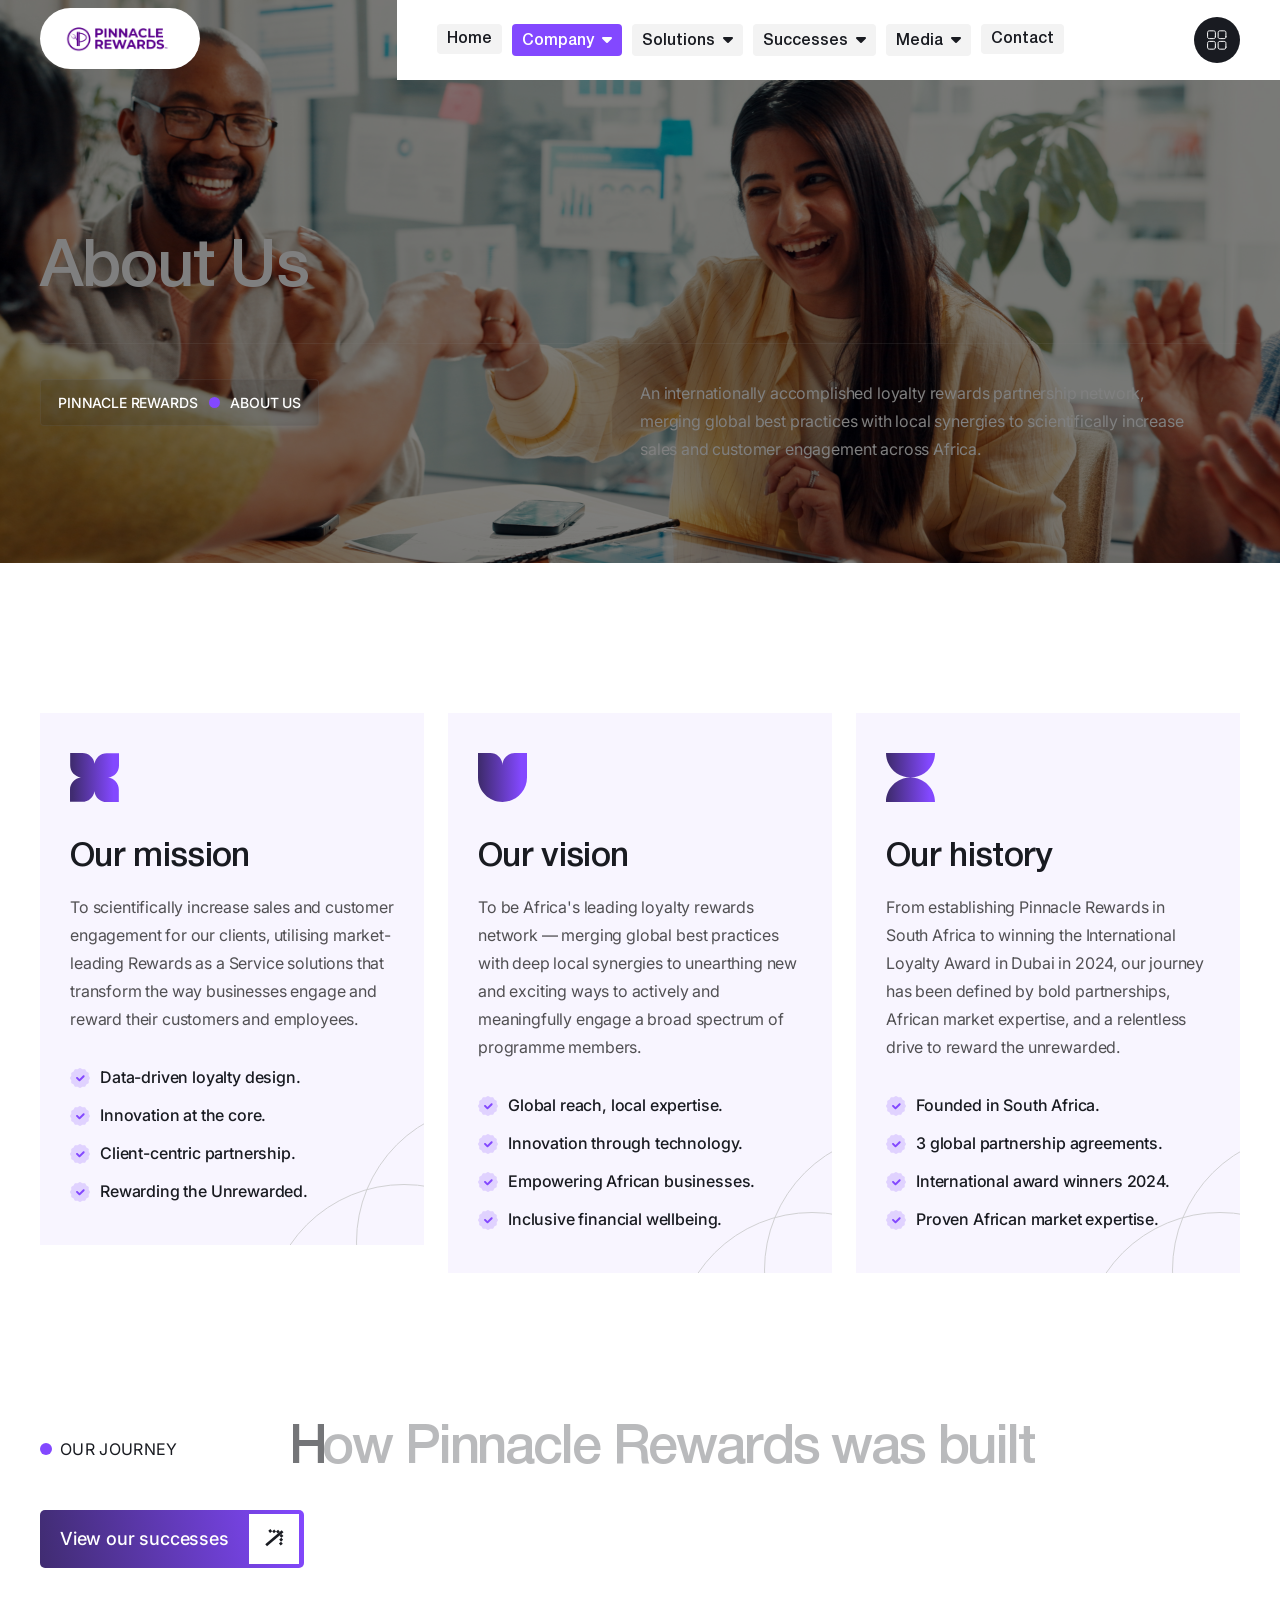
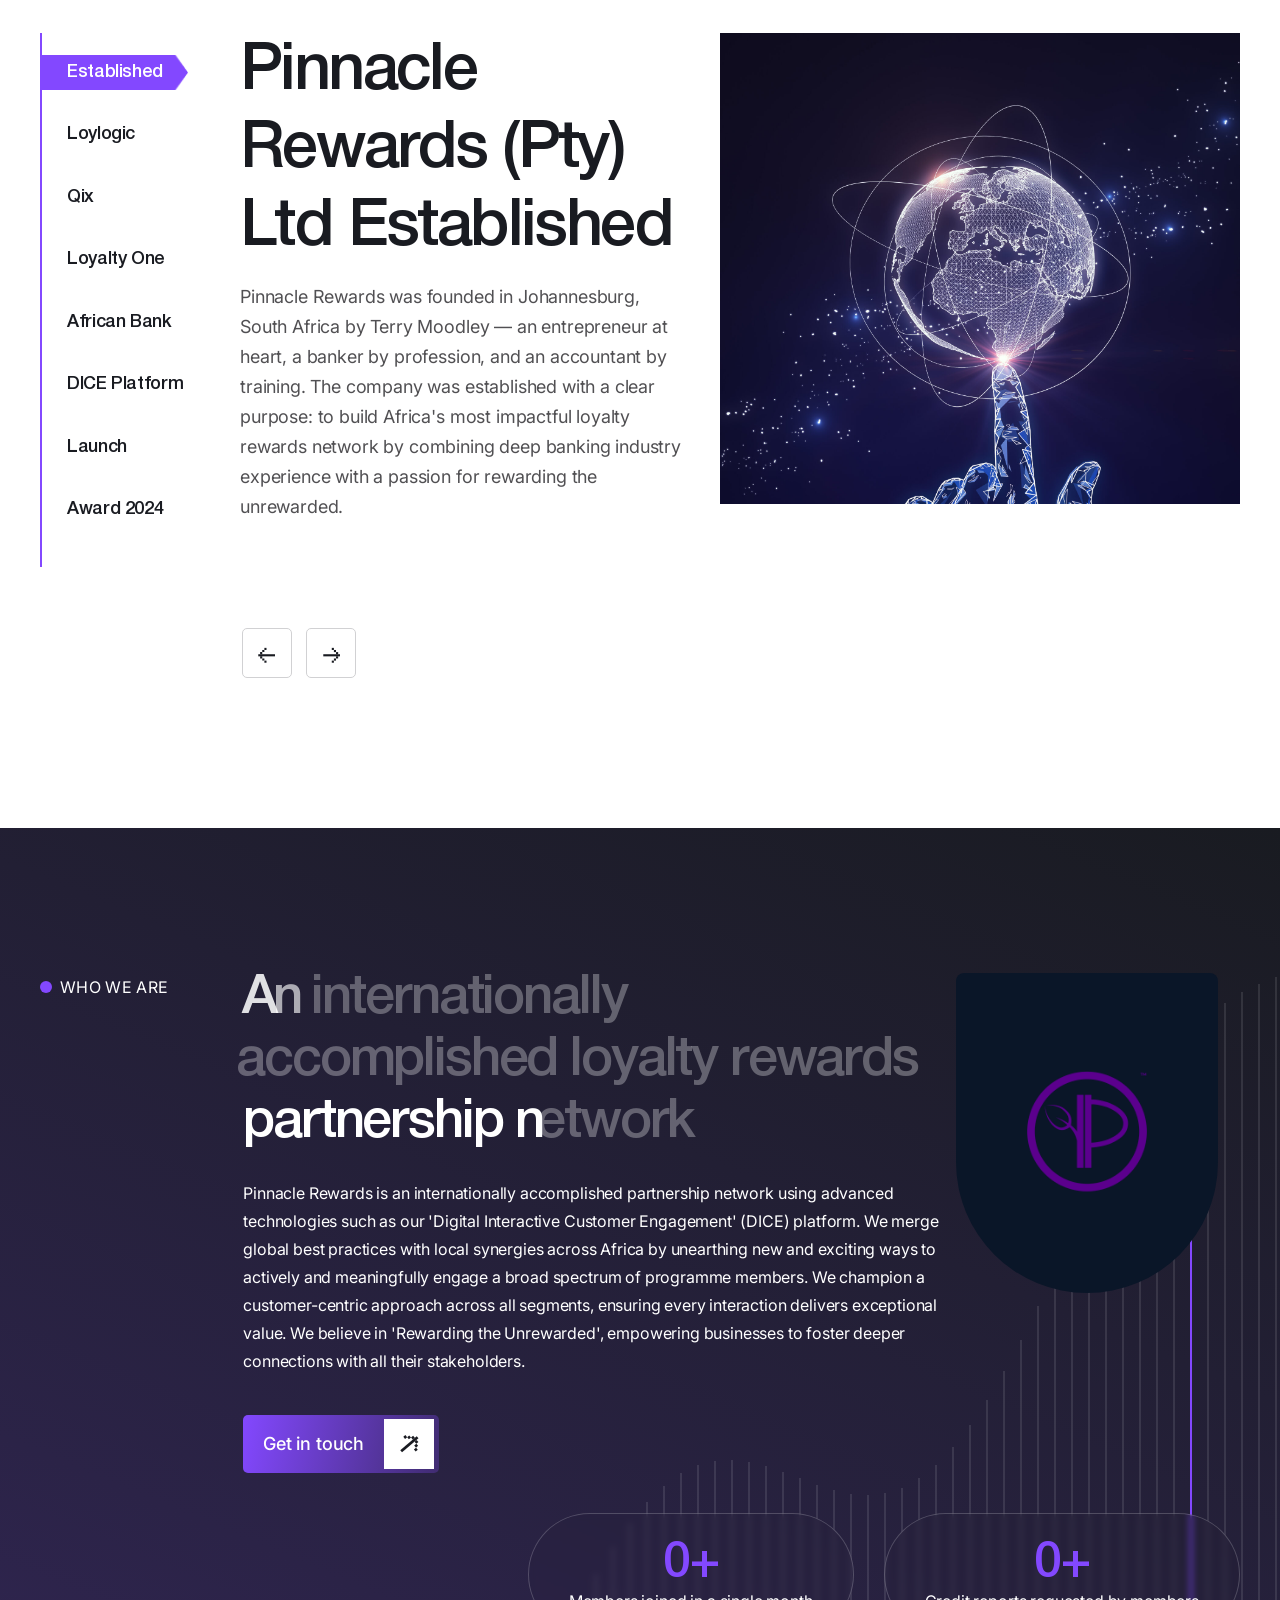
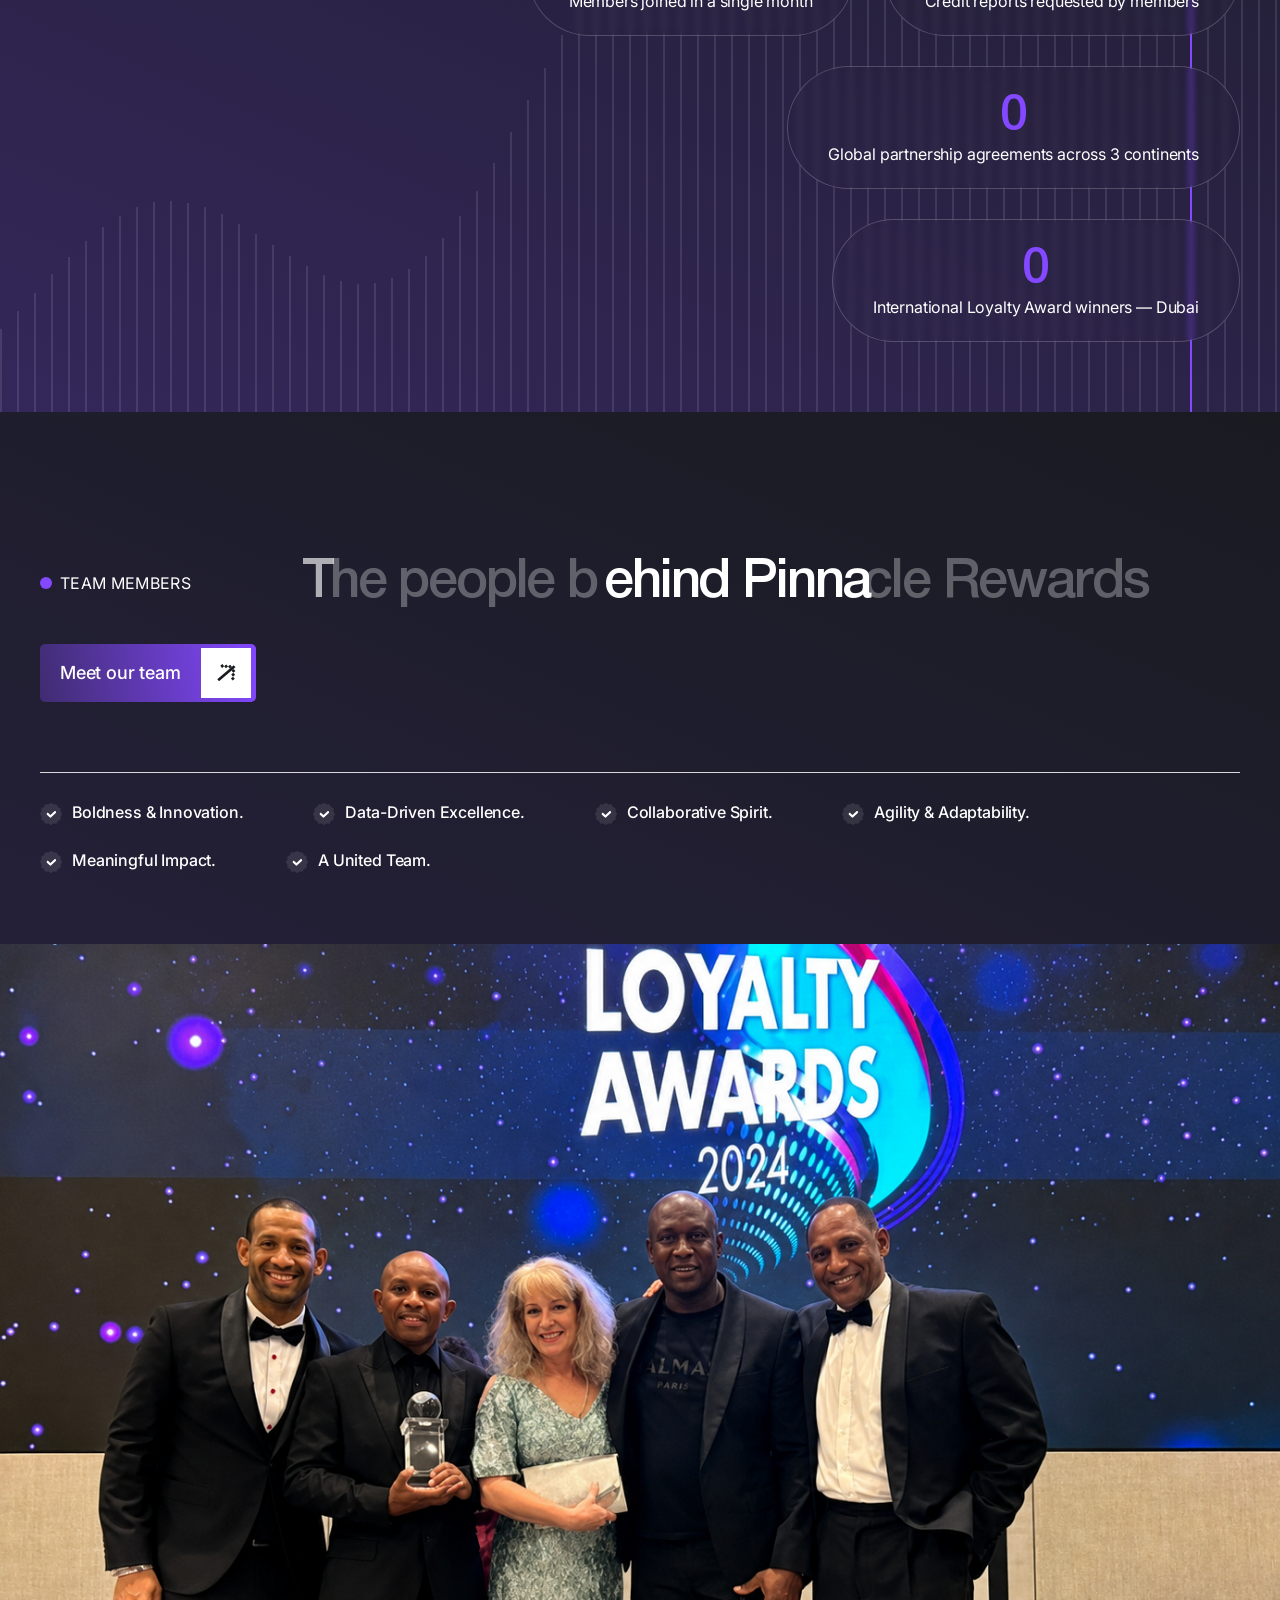
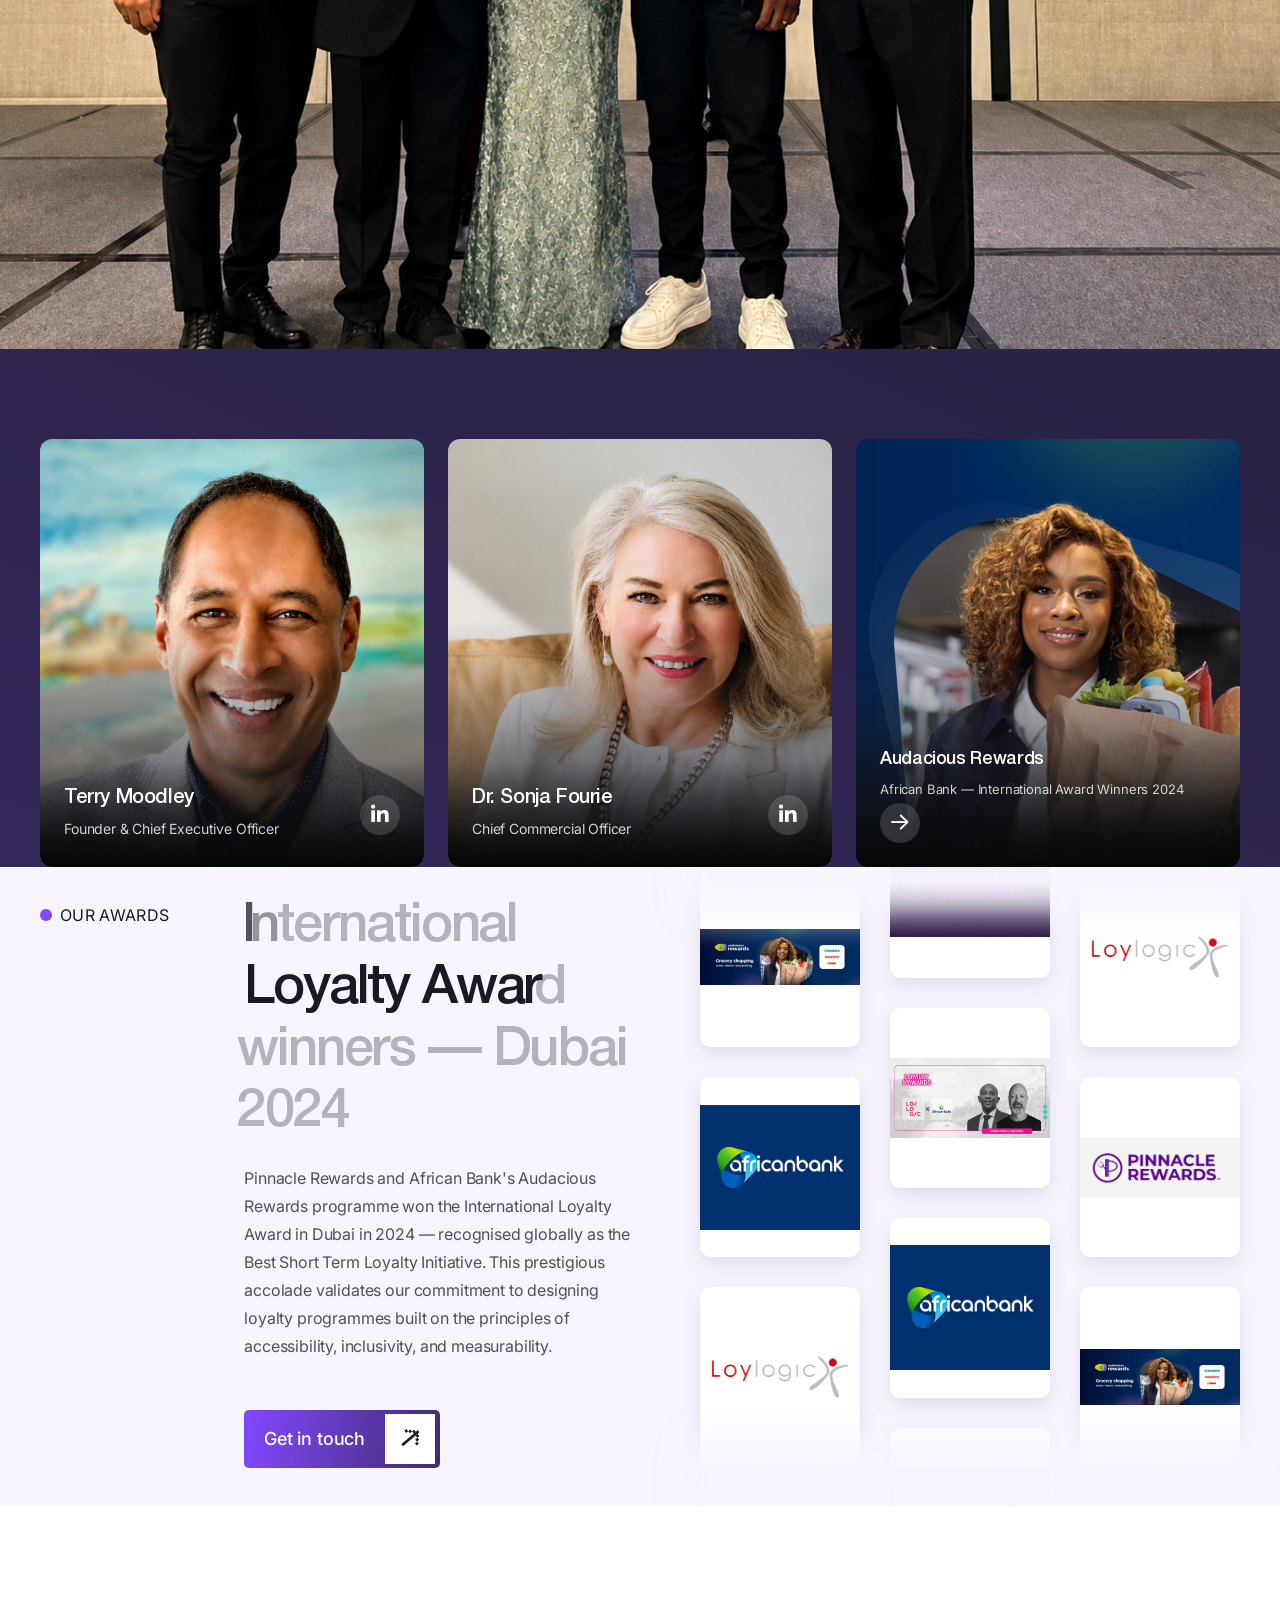
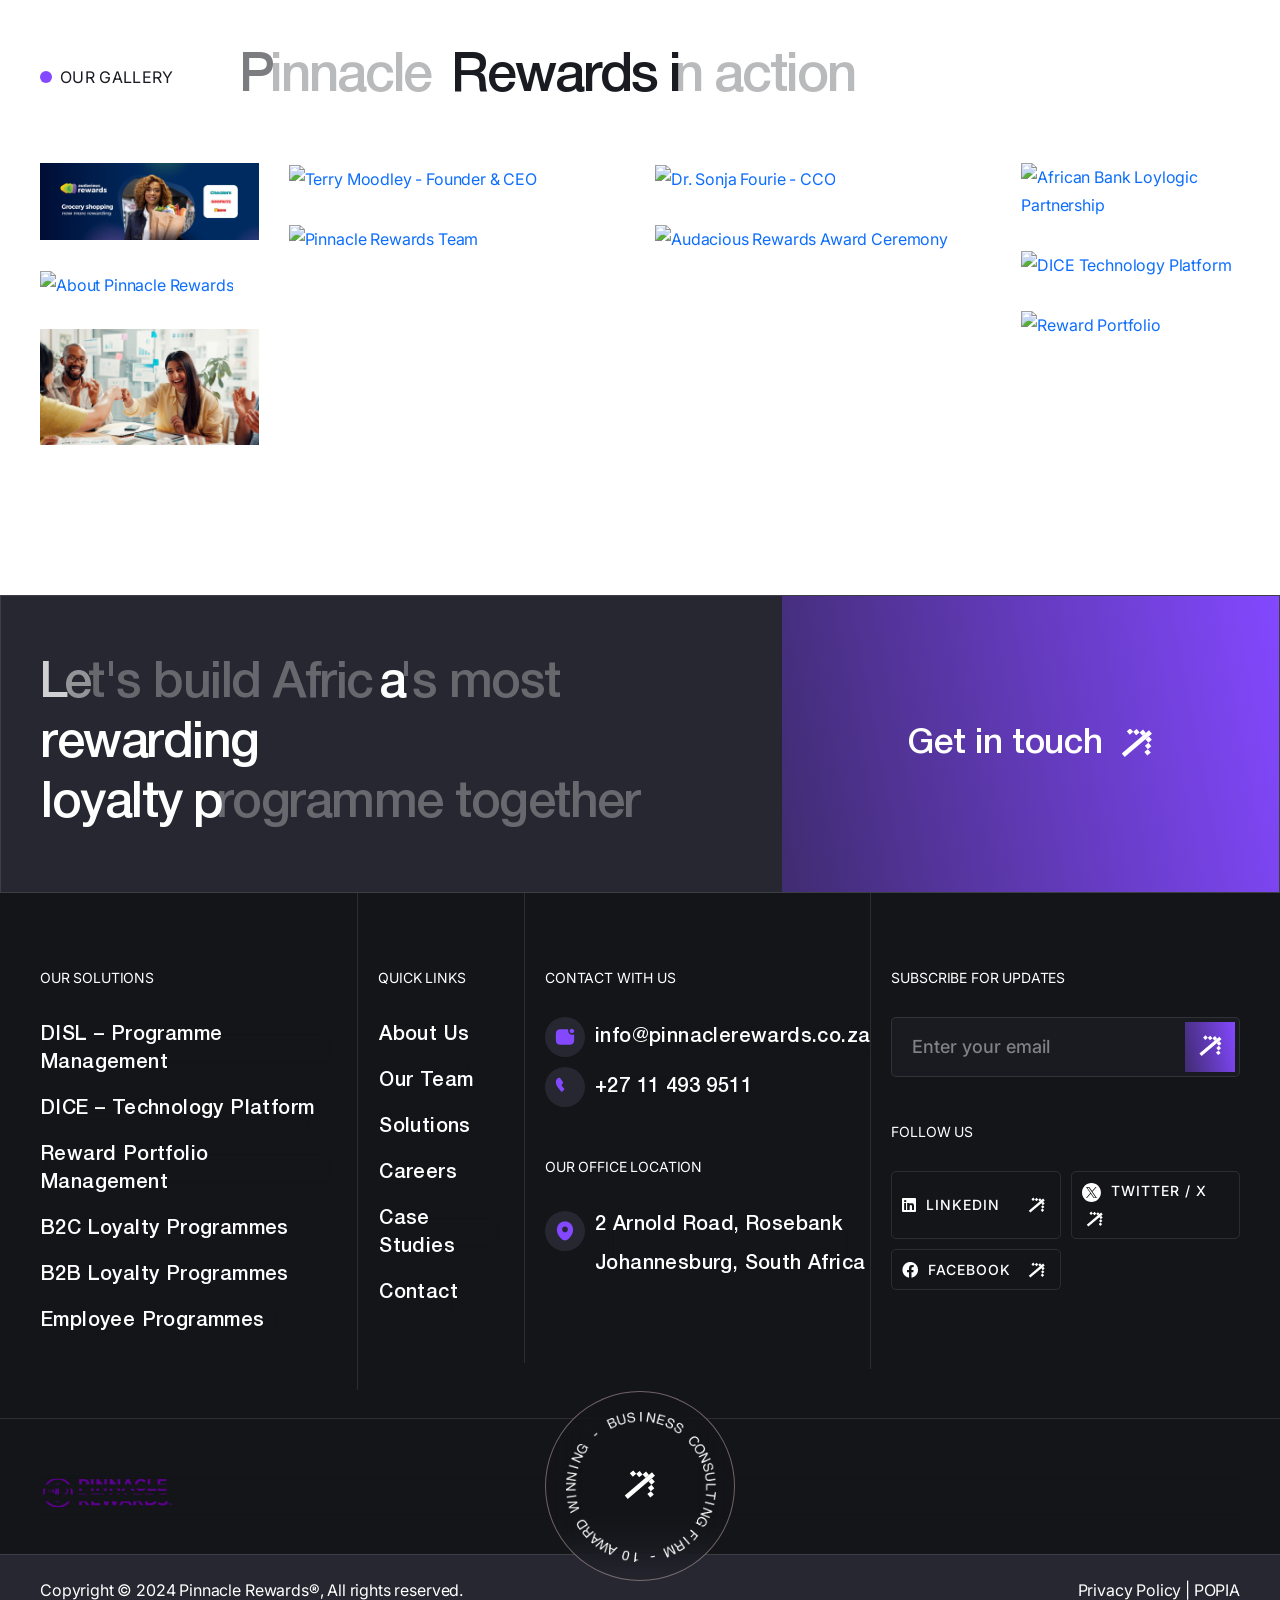
==== bizox-html-package/Bizox/about.html @ 3ee63a43 "first commit" ====
﻿<!doctype html>
<html lang="en">

<head>
    <meta charset="utf-8">
    <meta http-equiv="x-ua-compatible" content="ie=edge">
    <meta name="description" content="About Pinnacle Rewards - An internationally accomplished loyalty rewards partnership network using advanced technologies.">
    <meta name="viewport" content="width=device-width, initial-scale=1, shrink-to-fit=no">
    <title>About Us | Pinnacle Rewards</title>
    <link rel="shortcut icon" href="https://pinnaclerewards.co.za/wp-content/uploads/2022/09/cropped-PR-favicon-32x32.png" type="images/x-icon">

    <!-- css include -->
    <link rel="stylesheet" href="assets/css/bootstrap.min.css">
    <link rel="stylesheet" href="assets/css/fontawesome.css">
    <link rel="stylesheet" href="assets/css/animate.css">
    <link rel="stylesheet" href="assets/css/swiper.min.css">
    <link rel="stylesheet" href="assets/css/odometer.css">
    <link rel="stylesheet" href="assets/css/nice-select.css">
    <link rel="stylesheet" href="assets/css/custom-fonts.css">
    <link rel="stylesheet" href="assets/css/magnific-popup.css">
    <link rel="stylesheet" href="assets/css/jquery-ui.css">
    <link rel="stylesheet" href="assets/css/main.css">
</head>

<body>

<!-- backtotop-start -->
<div class="xb-backtotop">
    <a href="#" class="scroll">
        <i class="far fa-arrow-up"></i>
    </a>
</div>
<!-- backtotop-end -->

<!-- Preloader - Start -->
<div id="preloader" class="xb-loader">
    <div class="xb-loader-inner">
        <div class="loading-wave">
            <div class="loading-bar"></div>
            <div class="loading-bar"></div>
            <div class="loading-bar"></div>
            <div class="loading-bar"></div>
        </div>
    </div>
</div>
<!-- Preloader - End -->

<div class="body_wrap o-clip">

    <!-- header start -->
    <header id="xb-header-area" class="header-area header-style header-style--page header-transparent is-sticky"> 
        <div class="xb-header stricky">
            <div class="container-fluid p-0">
                <div class="header__wrap ul_li_between mlr-70">
                    <div class="xb-header-logo">
                        <a href="index.html" class="logo">                            <img src="/bizox-html-package/Bizox/assets/pinnacleassets/pinnacleLogowhite.png" style="width:110px; height:auto;" alt="Pinnacle Rewards">   

                        </a>
                    </div>
                    <div class="header__nav ul_li">
                        <div class="main-menu__wrap navbar navbar-expand-lg p-0">
                            <nav class="main-menu collapse navbar-collapse">
                                <ul>
                                    <li><a href="index.html"><span>Home</span></a></li>
                                    <li class="menu-item-has-children active">
                                        <a href="#!"><span>Company</span></a>
                                        <ul class="submenu">
                                            <li class="active"><a href="about.html"><span>About Us</span></a></li>
                                            <li><a href="team.html"><span>Our Team</span></a></li>
                                            <li><a href="career.html"><span>Careers</span></a></li>
                                        </ul>
                                    </li>
                                    <li class="menu-item-has-children">
                                        <a href="service.html"><span>Solutions</span></a>
                                        <ul class="submenu">
                                            <li><a href="service.html"><span>All Solutions</span></a></li>
                                            <li><a href="service-details.html"><span>DISL – Programme Management</span></a></li>
                                            <li><a href="service-details.html"><span>DICE – Technology</span></a></li>
                                            <li><a href="service-details.html"><span>Reward Portfolio</span></a></li>
                                        </ul>
                                    </li>
                                    <li class="menu-item-has-children">
                                        <a href="project.html"><span>Successes</span></a>
                                        <ul class="submenu">
                                            <li><a href="project.html"><span>Case Studies</span></a></li>
                                            <li><a href="project-details.html"><span>Audacious Rewards</span></a></li>
                                        </ul>
                                    </li>
                                    <li class="menu-item-has-children">
                                        <a href="blog.html"><span>Media</span></a>
                                        <ul class="submenu">
                                            <li><a href="blog.html"><span>News & Articles</span></a></li>
                                            <li><a href="blog-details.html"><span>Article Detail</span></a></li>
                                        </ul>
                                    </li>
                                    <li><a href="contact.html"><span data-text="Contact">Contact</span></a></li>
                                </ul>
                            </nav>
                        </div>
                        <div class="header-menu">
                            <a class="offcanvas-sidebar-btn" href="javascript:void(0);">
                                <svg width="28" height="28" viewBox="0 0 28 28" fill="none" xmlns="http://www.w3.org/2000/svg">
                                    <path d="M22.9167 10.81V6.64833C22.9167 5.35583 22.33 4.83333 20.8725 4.83333H17.1692C15.7117 4.83333 15.125 5.35583 15.125 6.64833V10.8008C15.125 12.1025 15.7117 12.6158 17.1692 12.6158H20.8725C22.33 12.625 22.9167 12.1025 22.9167 10.81Z" stroke="white" stroke-linecap="round" stroke-linejoin="round" />
                                    <path d="M22.9167 21.1225V17.4192C22.9167 15.9617 22.33 15.375 20.8725 15.375H17.1692C15.7117 15.375 15.125 15.9617 15.125 17.4192V21.1225C15.125 22.58 15.7117 23.1667 17.1692 23.1667H20.8725C22.33 23.1667 22.9167 22.58 22.9167 21.1225Z" stroke="white" stroke-linecap="round" stroke-linejoin="round" />
                                    <path d="M12.3752 10.81V6.64833C12.3752 5.35583 11.7885 4.83333 10.331 4.83333H6.62766C5.17016 4.83333 4.5835 5.35583 4.5835 6.64833V10.8008C4.5835 12.1025 5.17016 12.6158 6.62766 12.6158H10.331C11.7885 12.625 12.3752 12.1025 12.3752 10.81Z" stroke="white" stroke-linecap="round" stroke-linejoin="round" />
                                    <path d="M12.3752 21.1225V17.4192C12.3752 15.9617 11.7885 15.375 10.331 15.375H6.62766C5.17016 15.375 4.5835 15.9617 4.5835 17.4192V21.1225C4.5835 22.58 5.17016 23.1667 6.62766 23.1667H10.331C11.7885 23.1667 12.3752 22.58 12.3752 21.1225Z" stroke="white" stroke-linecap="round" stroke-linejoin="round" />
                                </svg>
                            </a>
                        </div>
                    </div>
                    <div class="header-bar-mobile side-menu d-lg-none">
                        <a class="xb-nav-mobile" href="javascript:void(0);">
                            <i class="far fa-bars"></i>
                        </a>
                    </div>
                </div>
                <div class="xb-header-wrap">
                    <div class="xb-header-menu">
                        <div class="xb-header-menu-scroll">
                            <div class="xb-menu-close xb-hide-xl xb-close"></div>
                            <div class="xb-logo-mobile xb-hide-xl">
                                <a href="index.html" rel="home">
                                    <img src="assets/pinnacleassets/pinnacleLogowhite.png" alt="Pinnacle Rewards" style="max-height:45px;width:auto;">
                                </a>
                            </div>
                            <div class="xb-header-mobile-search xb-hide-xl">
                                <form role="search" action="#">
                                    <input type="text" placeholder="Search..." name="s" class="search-field">
                                    <button class="search-submit" type="submit"><i class="far fa-search"></i></button>
                                </form>
                            </div>
                            <nav class="xb-header-nav">
                                <ul class="xb-menu-primary clearfix">
                                    <li class="menu-item"><a href="index.html"><span>Home</span></a></li>
                                    <li class="menu-item menu-item-has-children">
                                        <a href="#!"><span>Company</span></a>
                                        <ul class="sub-menu">
                                            <li><a href="about.html"><span>About Us</span></a></li>
                                            <li><a href="team.html"><span>Our Team</span></a></li>
                                            <li><a href="career.html"><span>Careers</span></a></li>
                                        </ul>
                                    </li>
                                    <li class="menu-item menu-item-has-children">
                                        <a href="service.html"><span>Solutions</span></a>
                                        <ul class="sub-menu">
                                            <li><a href="service.html"><span>All Solutions</span></a></li>
                                            <li><a href="service-details.html"><span>DISL – Programme Management</span></a></li>
                                            <li><a href="service-details.html"><span>DICE – Technology</span></a></li>
                                            <li><a href="service-details.html"><span>Reward Portfolio</span></a></li>
                                        </ul>
                                    </li>
                                    <li class="menu-item menu-item-has-children">
                                        <a href="project.html"><span>Successes</span></a>
                                        <ul class="sub-menu">
                                            <li><a href="project.html"><span>Case Studies</span></a></li>
                                            <li><a href="project-details.html"><span>Audacious Rewards</span></a></li>
                                        </ul>
                                    </li>
                                    <li class="menu-item menu-item-has-children">
                                        <a href="blog.html"><span>Media</span></a>
                                        <ul class="sub-menu">
                                            <li><a href="blog.html"><span>News & Articles</span></a></li>
                                            <li><a href="blog-details.html"><span>Article Detail</span></a></li>
                                        </ul>
                                    </li>
                                    <li><a href="contact.html"><span>Contact</span></a></li>
                                </ul>
                            </nav>
                        </div>
                    </div>
                    <div class="xb-header-menu-backdrop"></div>
                </div>
            </div>
        </div>
    </header>
    <!-- header end -->

    <!-- sidebar-info start -->
    <div class="offcanvas-sidebar">
        <div class="sidebar-menu-close sidebar-item">
            <a class="xb-close" href="javascript:void(0);"></a>
        </div>
        <div class="row g-0 align-items-center">
            <div class="col-lg-4">
                <div class="sidebar-item-left">
                    <div class="sidebar-logo mb-90">
                        <a href="index.html">
                            <img src="assets/pinnacleassets/pinnacleLogowhite.png" alt="Pinnacle Rewards" style="max-height:60px;width:auto;">
                        </a>
                    </div>
                    <h2 class="sidebar-title">Rewarding the Unrewarded — Across Africa and Beyond</h2>
                    <div class="dm-hero_content">
                        <div class="xb-item--inner">
                            <a class="xb-item--btn" href="contact.html">
                                <div class="xb-item--btn_inner">
                                    Book a discovery call
                                    <span class="xb-video">
                                        <video loop="" muted="" playsinline="" autoplay="" poster="assets/img/about/video-img.jpg">
                                            <source src="assets/img/hero/hero-video.mp4">
                                        </video>
                                    </span>
                                </div>
                            </a>
                        </div>
                    </div>
                    <div class="sidebar_brand">
                        <p class="xb-content">[ Trusted by leading organisations across Africa. ]</p>
                        <ul class="xb-logo-list ul_li list-unstyled">
                            <li><img src="assets/pinnacleassets/africanbanklogo.jpg" alt="African Bank" style="max-height:40px;width:auto;"></li>
                            <li><img src="assets/pinnacleassets/loylogicLogo.jpg" alt="Loylogic" style="max-height:40px;width:auto;"></li>
                        </ul>
                    </div>
                </div>
            </div>
            <div class="col-lg-4">
                <div class="sidebar-item-middle text-end">
                    <div class="img">
                        <img src="assets/pinnacleassets/pinnacle-ci-01.png" alt="Pinnacle Rewards Team">
                    </div>
                </div>
            </div>
            <div class="col-lg-4">
                <div class="sidebar-item-right">
                    <div class="sidebar-contact-info mb-90">
                        <h4 class="sidebar-heading">Contact Information</h4>
                        <ul class="sidebar-info-list list-unstyled">
                            <li><span><img src="assets/img/icon/star-icon02.svg" alt="icon"></span>62 Trump Street West, Johannesburg, South Africa</li>
                            <li><a href="tel:+27114939511"><span><img src="assets/img/icon/star-icon02.svg" alt="icon"></span>+27 11 493 9511</a></li>
                            <li><a href="mailto:info@pinnaclerewards.co.za"><span><img src="assets/img/icon/star-icon02.svg" alt="icon"></span>info@pinnaclerewards.co.za</a></li>
                        </ul>
                    </div>
                    <div class="sidebar-newsletter">
                        <h4 class="sidebar-heading">Get Regular Updates</h4>
                        <form class="sidebar-newsletter-from" action="#">
                            <input type="text" placeholder="your@email.com">
                            <button type="submit"><i class="fas fa-paper-plane"></i></button>
                        </form>
                        <ul class="sidebar-social-list ul_li list-unstyled">
                            <li><a href="#!">LinkedIn</a></li>
                            <li><a href="#!">X</a></li>
                            <li><a href="#!">Facebook</a></li>
                        </ul>
                    </div>
                </div>
            </div>
        </div>
    </div>
    <!-- sidebar-info end -->

    <div class="body-overlay"></div>
        
    <!-- main area start -->
    <main>
        <!-- breadcrumb start -->
        <section class="breadcrumb bg_img" data-background="/bizox-html-package/Bizox/assets/pinnacleassets/home7.jpg" data-overlay="dark" data-opacity="5">
            <div class="container-fluid p-0">
                <div class="breadcrumb__content mlr-70">
                    <h2 class="breadcrumb__title">About Us</h2>
                    <div class="breadcrumb__holder">
                        <div class="row g-0 mt-none-20">
                            <div class="col-xl-6 col-lg-5 mt-20">
                                <ul class="breadcrumb__list clearfix">
                                    <li class="breadcrumb-item">
                                        <a href="index.html">Pinnacle Rewards</a>
                                    </li>
                                    <li class="breadcrumb-item">About Us</li>
                                </ul>
                            </div>
                            <div class="col-xl-6 col-lg-7 mt-20">
                                <p class="breadcrumb__text">An internationally accomplished loyalty rewards partnership network, merging global best practices with local synergies to scientifically increase sales and customer engagement across Africa.</p>
                            </div>
                        </div>
                    </div>
                </div>
            </div>
        </section>
        <!-- breadcrumb end -->

        <!-- feature start -->
        <section class="feature pt-150">
            <div class="container-fluid p-0">
                <div class="xb-feature-wrapper mlr-70">
                    <div class="row mt-none-30">
                        <div class="col-lg-4 col-md-6 mt-30">
                            <div class="ab-feature-item wow fadeInUp" data-wow-delay="0ms" data-wow-duration="600ms">
                                <div class="xb-item--icon">
                                    <img src="assets/img/icon/fea-icon01.svg" alt="icon">
                                </div>
                                <h3 class="xb-item--title">Our mission</h3>
                                <p class="xb-item--content">To scientifically increase sales and customer engagement for our clients, utilising market-leading Rewards as a Service solutions that transform the way businesses engage and reward their customers and employees.</p>
                                <ul class="xb-item--list list-unstyled">
                                    <li>
                                        <span>
                                            <svg width="20" height="20" viewBox="0 0 20 20" fill="none" xmlns="http://www.w3.org/2000/svg">
                                            <path opacity="0.2" d="M20 10C20 10.8533 18.9517 11.5567 18.7417 12.3433C18.525 13.1567 19.0733 14.29 18.6617 15.0017C18.2433 15.725 16.985 15.8117 16.3983 16.3983C15.8117 16.985 15.725 18.2433 15.0017 18.6617C14.29 19.0733 13.1567 18.525 12.3433 18.7417C11.5567 18.9517 10.8533 20 10 20C9.14667 20 8.44333 18.9517 7.65667 18.7417C6.84333 18.525 5.71 19.0733 4.99833 18.6617C4.275 18.2433 4.18833 16.985 3.60167 16.3983C3.015 15.8117 1.75667 15.725 1.33833 15.0017C0.926667 14.29 1.475 13.1567 1.25833 12.3433C1.04833 11.5567 0 10.8533 0 10C0 9.14667 1.04833 8.44333 1.25833 7.65667C1.475 6.84333 0.926667 5.71 1.33833 4.99833C1.75667 4.275 3.015 4.18833 3.60167 3.60167C4.18833 3.015 4.275 1.75667 4.99833 1.33833C5.71 0.926667 6.84333 1.475 7.65667 1.25833C8.44333 1.04833 9.14667 0 10 0C10.8533 0 11.5567 1.04833 12.3433 1.25833C13.1567 1.475 14.29 0.926667 15.0017 1.33833C15.725 1.75667 15.8117 3.015 16.3983 3.60167C16.985 4.18833 18.2433 4.275 18.6617 4.99833C19.0733 5.71 18.525 6.84333 18.7417 7.65667C18.9517 8.44333 20 9.14667 20 10Z" fill="#8348FF" />
                                            <path d="M12.9629 7.6173L9.49898 10.9817L7.70331 9.2391C7.31355 8.86053 6.68112 8.86053 6.29135 9.2391C5.90158 9.61767 5.90158 10.2319 6.29135 10.6105L8.81044 13.0572C9.18959 13.4254 9.80534 13.4254 10.1845 13.0572L14.3734 8.98869C14.7631 8.61012 14.7631 7.99587 14.3734 7.6173C13.9836 7.23873 13.3527 7.23873 12.9629 7.6173Z" fill="#8348FF" />
                                            </svg>
                                        </span>
                                        Data-driven loyalty design.
                                    </li>
                                    <li>
                                        <span>
                                            <svg width="20" height="20" viewBox="0 0 20 20" fill="none" xmlns="http://www.w3.org/2000/svg">
                                            <path opacity="0.2" d="M20 10C20 10.8533 18.9517 11.5567 18.7417 12.3433C18.525 13.1567 19.0733 14.29 18.6617 15.0017C18.2433 15.725 16.985 15.8117 16.3983 16.3983C15.8117 16.985 15.725 18.2433 15.0017 18.6617C14.29 19.0733 13.1567 18.525 12.3433 18.7417C11.5567 18.9517 10.8533 20 10 20C9.14667 20 8.44333 18.9517 7.65667 18.7417C6.84333 18.525 5.71 19.0733 4.99833 18.6617C4.275 18.2433 4.18833 16.985 3.60167 16.3983C3.015 15.8117 1.75667 15.725 1.33833 15.0017C0.926667 14.29 1.475 13.1567 1.25833 12.3433C1.04833 11.5567 0 10.8533 0 10C0 9.14667 1.04833 8.44333 1.25833 7.65667C1.475 6.84333 0.926667 5.71 1.33833 4.99833C1.75667 4.275 3.015 4.18833 3.60167 3.60167C4.18833 3.015 4.275 1.75667 4.99833 1.33833C5.71 0.926667 6.84333 1.475 7.65667 1.25833C8.44333 1.04833 9.14667 0 10 0C10.8533 0 11.5567 1.04833 12.3433 1.25833C13.1567 1.475 14.29 0.926667 15.0017 1.33833C15.725 1.75667 15.8117 3.015 16.3983 3.60167C16.985 4.18833 18.2433 4.275 18.6617 4.99833C19.0733 5.71 18.525 6.84333 18.7417 7.65667C18.9517 8.44333 20 9.14667 20 10Z" fill="#8348FF" />
                                            <path d="M12.9629 7.6173L9.49898 10.9817L7.70331 9.2391C7.31355 8.86053 6.68112 8.86053 6.29135 9.2391C5.90158 9.61767 5.90158 10.2319 6.29135 10.6105L8.81044 13.0572C9.18959 13.4254 9.80534 13.4254 10.1845 13.0572L14.3734 8.98869C14.7631 8.61012 14.7631 7.99587 14.3734 7.6173C13.9836 7.23873 13.3527 7.23873 12.9629 7.6173Z" fill="#8348FF" />
                                            </svg>
                                        </span>
                                        Innovation at the core.
                                    </li>
                                    <li>
                                        <span>
                                            <svg width="20" height="20" viewBox="0 0 20 20" fill="none" xmlns="http://www.w3.org/2000/svg">
                                            <path opacity="0.2" d="M20 10C20 10.8533 18.9517 11.5567 18.7417 12.3433C18.525 13.1567 19.0733 14.29 18.6617 15.0017C18.2433 15.725 16.985 15.8117 16.3983 16.3983C15.8117 16.985 15.725 18.2433 15.0017 18.6617C14.29 19.0733 13.1567 18.525 12.3433 18.7417C11.5567 18.9517 10.8533 20 10 20C9.14667 20 8.44333 18.9517 7.65667 18.7417C6.84333 18.525 5.71 19.0733 4.99833 18.6617C4.275 18.2433 4.18833 16.985 3.60167 16.3983C3.015 15.8117 1.75667 15.725 1.33833 15.0017C0.926667 14.29 1.475 13.1567 1.25833 12.3433C1.04833 11.5567 0 10.8533 0 10C0 9.14667 1.04833 8.44333 1.25833 7.65667C1.475 6.84333 0.926667 5.71 1.33833 4.99833C1.75667 4.275 3.015 4.18833 3.60167 3.60167C4.18833 3.015 4.275 1.75667 4.99833 1.33833C5.71 0.926667 6.84333 1.475 7.65667 1.25833C8.44333 1.04833 9.14667 0 10 0C10.8533 0 11.5567 1.04833 12.3433 1.25833C13.1567 1.475 14.29 0.926667 15.0017 1.33833C15.725 1.75667 15.8117 3.015 16.3983 3.60167C16.985 4.18833 18.2433 4.275 18.6617 4.99833C19.0733 5.71 18.525 6.84333 18.7417 7.65667C18.9517 8.44333 20 9.14667 20 10Z" fill="#8348FF" />
                                            <path d="M12.9629 7.6173L9.49898 10.9817L7.70331 9.2391C7.31355 8.86053 6.68112 8.86053 6.29135 9.2391C5.90158 9.61767 5.90158 10.2319 6.29135 10.6105L8.81044 13.0572C9.18959 13.4254 9.80534 13.4254 10.1845 13.0572L14.3734 8.98869C14.7631 8.61012 14.7631 7.99587 14.3734 7.6173C13.9836 7.23873 13.3527 7.23873 12.9629 7.6173Z" fill="#8348FF" />
                                            </svg>
                                        </span>
                                        Client-centric partnership.
                                    </li>
                                    <li>
                                        <span>
                                            <svg width="20" height="20" viewBox="0 0 20 20" fill="none" xmlns="http://www.w3.org/2000/svg">
                                            <path opacity="0.2" d="M20 10C20 10.8533 18.9517 11.5567 18.7417 12.3433C18.525 13.1567 19.0733 14.29 18.6617 15.0017C18.2433 15.725 16.985 15.8117 16.3983 16.3983C15.8117 16.985 15.725 18.2433 15.0017 18.6617C14.29 19.0733 13.1567 18.525 12.3433 18.7417C11.5567 18.9517 10.8533 20 10 20C9.14667 20 8.44333 18.9517 7.65667 18.7417C6.84333 18.525 5.71 19.0733 4.99833 18.6617C4.275 18.2433 4.18833 16.985 3.60167 16.3983C3.015 15.8117 1.75667 15.725 1.33833 15.0017C0.926667 14.29 1.475 13.1567 1.25833 12.3433C1.04833 11.5567 0 10.8533 0 10C0 9.14667 1.04833 8.44333 1.25833 7.65667C1.475 6.84333 0.926667 5.71 1.33833 4.99833C1.75667 4.275 3.015 4.18833 3.60167 3.60167C4.18833 3.015 4.275 1.75667 4.99833 1.33833C5.71 0.926667 6.84333 1.475 7.65667 1.25833C8.44333 1.04833 9.14667 0 10 0C10.8533 0 11.5567 1.04833 12.3433 1.25833C13.1567 1.475 14.29 0.926667 15.0017 1.33833C15.725 1.75667 15.8117 3.015 16.3983 3.60167C16.985 4.18833 18.2433 4.275 18.6617 4.99833C19.0733 5.71 18.525 6.84333 18.7417 7.65667C18.9517 8.44333 20 9.14667 20 10Z" fill="#8348FF" />
                                            <path d="M12.9629 7.6173L9.49898 10.9817L7.70331 9.2391C7.31355 8.86053 6.68112 8.86053 6.29135 9.2391C5.90158 9.61767 5.90158 10.2319 6.29135 10.6105L8.81044 13.0572C9.18959 13.4254 9.80534 13.4254 10.1845 13.0572L14.3734 8.98869C14.7631 8.61012 14.7631 7.99587 14.3734 7.6173C13.9836 7.23873 13.3527 7.23873 12.9629 7.6173Z" fill="#8348FF" />
                                            </svg>
                                        </span>
                                        Rewarding the Unrewarded.
                                    </li>
                                </ul>
                                <span class="xb-item--circle"></span>
                                <span class="xb-item--circle circle-2"></span>
                            </div>
                        </div>
                        <div class="col-lg-4 col-md-6 mt-30">
                            <div class="ab-feature-item wow fadeInUp" data-wow-delay="150ms" data-wow-duration="600ms">
                                <div class="xb-item--icon">
                                    <img src="assets/img/icon/fea-icon02.svg" alt="icon">
                                </div>
                                <h3 class="xb-item--title">Our vision</h3>
                                <p class="xb-item--content">To be Africa's leading loyalty rewards network — merging global best practices with deep local synergies to unearthing new and exciting ways to actively and meaningfully engage a broad spectrum of programme members.</p>
                                <ul class="xb-item--list list-unstyled">
                                    <li>
                                        <span>
                                            <svg width="20" height="20" viewBox="0 0 20 20" fill="none" xmlns="http://www.w3.org/2000/svg">
                                            <path opacity="0.2" d="M20 10C20 10.8533 18.9517 11.5567 18.7417 12.3433C18.525 13.1567 19.0733 14.29 18.6617 15.0017C18.2433 15.725 16.985 15.8117 16.3983 16.3983C15.8117 16.985 15.725 18.2433 15.0017 18.6617C14.29 19.0733 13.1567 18.525 12.3433 18.7417C11.5567 18.9517 10.8533 20 10 20C9.14667 20 8.44333 18.9517 7.65667 18.7417C6.84333 18.525 5.71 19.0733 4.99833 18.6617C4.275 18.2433 4.18833 16.985 3.60167 16.3983C3.015 15.8117 1.75667 15.725 1.33833 15.0017C0.926667 14.29 1.475 13.1567 1.25833 12.3433C1.04833 11.5567 0 10.8533 0 10C0 9.14667 1.04833 8.44333 1.25833 7.65667C1.475 6.84333 0.926667 5.71 1.33833 4.99833C1.75667 4.275 3.015 4.18833 3.60167 3.60167C4.18833 3.015 4.275 1.75667 4.99833 1.33833C5.71 0.926667 6.84333 1.475 7.65667 1.25833C8.44333 1.04833 9.14667 0 10 0C10.8533 0 11.5567 1.04833 12.3433 1.25833C13.1567 1.475 14.29 0.926667 15.0017 1.33833C15.725 1.75667 15.8117 3.015 16.3983 3.60167C16.985 4.18833 18.2433 4.275 18.6617 4.99833C19.0733 5.71 18.525 6.84333 18.7417 7.65667C18.9517 8.44333 20 9.14667 20 10Z" fill="#8348FF" />
                                            <path d="M12.9629 7.6173L9.49898 10.9817L7.70331 9.2391C7.31355 8.86053 6.68112 8.86053 6.29135 9.2391C5.90158 9.61767 5.90158 10.2319 6.29135 10.6105L8.81044 13.0572C9.18959 13.4254 9.80534 13.4254 10.1845 13.0572L14.3734 8.98869C14.7631 8.61012 14.7631 7.99587 14.3734 7.6173C13.9836 7.23873 13.3527 7.23873 12.9629 7.6173Z" fill="#8348FF" />
                                            </svg>
                                        </span>
                                        Global reach, local expertise.
                                    </li>
                                    <li>
                                        <span>
                                            <svg width="20" height="20" viewBox="0 0 20 20" fill="none" xmlns="http://www.w3.org/2000/svg">
                                            <path opacity="0.2" d="M20 10C20 10.8533 18.9517 11.5567 18.7417 12.3433C18.525 13.1567 19.0733 14.29 18.6617 15.0017C18.2433 15.725 16.985 15.8117 16.3983 16.3983C15.8117 16.985 15.725 18.2433 15.0017 18.6617C14.29 19.0733 13.1567 18.525 12.3433 18.7417C11.5567 18.9517 10.8533 20 10 20C9.14667 20 8.44333 18.9517 7.65667 18.7417C6.84333 18.525 5.71 19.0733 4.99833 18.6617C4.275 18.2433 4.18833 16.985 3.60167 16.3983C3.015 15.8117 1.75667 15.725 1.33833 15.0017C0.926667 14.29 1.475 13.1567 1.25833 12.3433C1.04833 11.5567 0 10.8533 0 10C0 9.14667 1.04833 8.44333 1.25833 7.65667C1.475 6.84333 0.926667 5.71 1.33833 4.99833C1.75667 4.275 3.015 4.18833 3.60167 3.60167C4.18833 3.015 4.275 1.75667 4.99833 1.33833C5.71 0.926667 6.84333 1.475 7.65667 1.25833C8.44333 1.04833 9.14667 0 10 0C10.8533 0 11.5567 1.04833 12.3433 1.25833C13.1567 1.475 14.29 0.926667 15.0017 1.33833C15.725 1.75667 15.8117 3.015 16.3983 3.60167C16.985 4.18833 18.2433 4.275 18.6617 4.99833C19.0733 5.71 18.525 6.84333 18.7417 7.65667C18.9517 8.44333 20 9.14667 20 10Z" fill="#8348FF" />
                                            <path d="M12.9629 7.6173L9.49898 10.9817L7.70331 9.2391C7.31355 8.86053 6.68112 8.86053 6.29135 9.2391C5.90158 9.61767 5.90158 10.2319 6.29135 10.6105L8.81044 13.0572C9.18959 13.4254 9.80534 13.4254 10.1845 13.0572L14.3734 8.98869C14.7631 8.61012 14.7631 7.99587 14.3734 7.6173C13.9836 7.23873 13.3527 7.23873 12.9629 7.6173Z" fill="#8348FF" />
                                            </svg>
                                        </span>
                                        Innovation through technology.
                                    </li>
                                    <li>
                                        <span>
                                            <svg width="20" height="20" viewBox="0 0 20 20" fill="none" xmlns="http://www.w3.org/2000/svg">
                                            <path opacity="0.2" d="M20 10C20 10.8533 18.9517 11.5567 18.7417 12.3433C18.525 13.1567 19.0733 14.29 18.6617 15.0017C18.2433 15.725 16.985 15.8117 16.3983 16.3983C15.8117 16.985 15.725 18.2433 15.0017 18.6617C14.29 19.0733 13.1567 18.525 12.3433 18.7417C11.5567 18.9517 10.8533 20 10 20C9.14667 20 8.44333 18.9517 7.65667 18.7417C6.84333 18.525 5.71 19.0733 4.99833 18.6617C4.275 18.2433 4.18833 16.985 3.60167 16.3983C3.015 15.8117 1.75667 15.725 1.33833 15.0017C0.926667 14.29 1.475 13.1567 1.25833 12.3433C1.04833 11.5567 0 10.8533 0 10C0 9.14667 1.04833 8.44333 1.25833 7.65667C1.475 6.84333 0.926667 5.71 1.33833 4.99833C1.75667 4.275 3.015 4.18833 3.60167 3.60167C4.18833 3.015 4.275 1.75667 4.99833 1.33833C5.71 0.926667 6.84333 1.475 7.65667 1.25833C8.44333 1.04833 9.14667 0 10 0C10.8533 0 11.5567 1.04833 12.3433 1.25833C13.1567 1.475 14.29 0.926667 15.0017 1.33833C15.725 1.75667 15.8117 3.015 16.3983 3.60167C16.985 4.18833 18.2433 4.275 18.6617 4.99833C19.0733 5.71 18.525 6.84333 18.7417 7.65667C18.9517 8.44333 20 9.14667 20 10Z" fill="#8348FF" />
                                            <path d="M12.9629 7.6173L9.49898 10.9817L7.70331 9.2391C7.31355 8.86053 6.68112 8.86053 6.29135 9.2391C5.90158 9.61767 5.90158 10.2319 6.29135 10.6105L8.81044 13.0572C9.18959 13.4254 9.80534 13.4254 10.1845 13.0572L14.3734 8.98869C14.7631 8.61012 14.7631 7.99587 14.3734 7.6173C13.9836 7.23873 13.3527 7.23873 12.9629 7.6173Z" fill="#8348FF" />
                                            </svg>
                                        </span>
                                        Empowering African businesses.
                                    </li>
                                    <li>
                                        <span>
                                            <svg width="20" height="20" viewBox="0 0 20 20" fill="none" xmlns="http://www.w3.org/2000/svg">
                                            <path opacity="0.2" d="M20 10C20 10.8533 18.9517 11.5567 18.7417 12.3433C18.525 13.1567 19.0733 14.29 18.6617 15.0017C18.2433 15.725 16.985 15.8117 16.3983 16.3983C15.8117 16.985 15.725 18.2433 15.0017 18.6617C14.29 19.0733 13.1567 18.525 12.3433 18.7417C11.5567 18.9517 10.8533 20 10 20C9.14667 20 8.44333 18.9517 7.65667 18.7417C6.84333 18.525 5.71 19.0733 4.99833 18.6617C4.275 18.2433 4.18833 16.985 3.60167 16.3983C3.015 15.8117 1.75667 15.725 1.33833 15.0017C0.926667 14.29 1.475 13.1567 1.25833 12.3433C1.04833 11.5567 0 10.8533 0 10C0 9.14667 1.04833 8.44333 1.25833 7.65667C1.475 6.84333 0.926667 5.71 1.33833 4.99833C1.75667 4.275 3.015 4.18833 3.60167 3.60167C4.18833 3.015 4.275 1.75667 4.99833 1.33833C5.71 0.926667 6.84333 1.475 7.65667 1.25833C8.44333 1.04833 9.14667 0 10 0C10.8533 0 11.5567 1.04833 12.3433 1.25833C13.1567 1.475 14.29 0.926667 15.0017 1.33833C15.725 1.75667 15.8117 3.015 16.3983 3.60167C16.985 4.18833 18.2433 4.275 18.6617 4.99833C19.0733 5.71 18.525 6.84333 18.7417 7.65667C18.9517 8.44333 20 9.14667 20 10Z" fill="#8348FF" />
                                            <path d="M12.9629 7.6173L9.49898 10.9817L7.70331 9.2391C7.31355 8.86053 6.68112 8.86053 6.29135 9.2391C5.90158 9.61767 5.90158 10.2319 6.29135 10.6105L8.81044 13.0572C9.18959 13.4254 9.80534 13.4254 10.1845 13.0572L14.3734 8.98869C14.7631 8.61012 14.7631 7.99587 14.3734 7.6173C13.9836 7.23873 13.3527 7.23873 12.9629 7.6173Z" fill="#8348FF" />
                                            </svg>
                                        </span>
                                        Inclusive financial wellbeing.
                                    </li>
                                </ul>
                                <span class="xb-item--circle"></span>
                                <span class="xb-item--circle circle-2"></span>
                            </div>
                        </div>
                        <div class="col-lg-4 col-md-6 mt-30">
                            <div class="ab-feature-item wow fadeInUp" data-wow-delay="300ms" data-wow-duration="600ms">
                                <div class="xb-item--icon">
                                    <img src="assets/img/icon/fea-icon03.svg" alt="icon">
                                </div>
                                <h3 class="xb-item--title">Our history</h3>
                                <p class="xb-item--content">From establishing Pinnacle Rewards in South Africa to winning the International Loyalty Award in Dubai in 2024, our journey has been defined by bold partnerships, African market expertise, and a relentless drive to reward the unrewarded.</p>
                                <ul class="xb-item--list list-unstyled">
                                    <li>
                                        <span>
                                            <svg width="20" height="20" viewBox="0 0 20 20" fill="none" xmlns="http://www.w3.org/2000/svg">
                                            <path opacity="0.2" d="M20 10C20 10.8533 18.9517 11.5567 18.7417 12.3433C18.525 13.1567 19.0733 14.29 18.6617 15.0017C18.2433 15.725 16.985 15.8117 16.3983 16.3983C15.8117 16.985 15.725 18.2433 15.0017 18.6617C14.29 19.0733 13.1567 18.525 12.3433 18.7417C11.5567 18.9517 10.8533 20 10 20C9.14667 20 8.44333 18.9517 7.65667 18.7417C6.84333 18.525 5.71 19.0733 4.99833 18.6617C4.275 18.2433 4.18833 16.985 3.60167 16.3983C3.015 15.8117 1.75667 15.725 1.33833 15.0017C0.926667 14.29 1.475 13.1567 1.25833 12.3433C1.04833 11.5567 0 10.8533 0 10C0 9.14667 1.04833 8.44333 1.25833 7.65667C1.475 6.84333 0.926667 5.71 1.33833 4.99833C1.75667 4.275 3.015 4.18833 3.60167 3.60167C4.18833 3.015 4.275 1.75667 4.99833 1.33833C5.71 0.926667 6.84333 1.475 7.65667 1.25833C8.44333 1.04833 9.14667 0 10 0C10.8533 0 11.5567 1.04833 12.3433 1.25833C13.1567 1.475 14.29 0.926667 15.0017 1.33833C15.725 1.75667 15.8117 3.015 16.3983 3.60167C16.985 4.18833 18.2433 4.275 18.6617 4.99833C19.0733 5.71 18.525 6.84333 18.7417 7.65667C18.9517 8.44333 20 9.14667 20 10Z" fill="#8348FF" />
                                            <path d="M12.9629 7.6173L9.49898 10.9817L7.70331 9.2391C7.31355 8.86053 6.68112 8.86053 6.29135 9.2391C5.90158 9.61767 5.90158 10.2319 6.29135 10.6105L8.81044 13.0572C9.18959 13.4254 9.80534 13.4254 10.1845 13.0572L14.3734 8.98869C14.7631 8.61012 14.7631 7.99587 14.3734 7.6173C13.9836 7.23873 13.3527 7.23873 12.9629 7.6173Z" fill="#8348FF" />
                                            </svg>
                                        </span>
                                        Founded in South Africa.
                                    </li>
                                    <li>
                                        <span>
                                            <svg width="20" height="20" viewBox="0 0 20 20" fill="none" xmlns="http://www.w3.org/2000/svg">
                                            <path opacity="0.2" d="M20 10C20 10.8533 18.9517 11.5567 18.7417 12.3433C18.525 13.1567 19.0733 14.29 18.6617 15.0017C18.2433 15.725 16.985 15.8117 16.3983 16.3983C15.8117 16.985 15.725 18.2433 15.0017 18.6617C14.29 19.0733 13.1567 18.525 12.3433 18.7417C11.5567 18.9517 10.8533 20 10 20C9.14667 20 8.44333 18.9517 7.65667 18.7417C6.84333 18.525 5.71 19.0733 4.99833 18.6617C4.275 18.2433 4.18833 16.985 3.60167 16.3983C3.015 15.8117 1.75667 15.725 1.33833 15.0017C0.926667 14.29 1.475 13.1567 1.25833 12.3433C1.04833 11.5567 0 10.8533 0 10C0 9.14667 1.04833 8.44333 1.25833 7.65667C1.475 6.84333 0.926667 5.71 1.33833 4.99833C1.75667 4.275 3.015 4.18833 3.60167 3.60167C4.18833 3.015 4.275 1.75667 4.99833 1.33833C5.71 0.926667 6.84333 1.475 7.65667 1.25833C8.44333 1.04833 9.14667 0 10 0C10.8533 0 11.5567 1.04833 12.3433 1.25833C13.1567 1.475 14.29 0.926667 15.0017 1.33833C15.725 1.75667 15.8117 3.015 16.3983 3.60167C16.985 4.18833 18.2433 4.275 18.6617 4.99833C19.0733 5.71 18.525 6.84333 18.7417 7.65667C18.9517 8.44333 20 9.14667 20 10Z" fill="#8348FF" />
                                            <path d="M12.9629 7.6173L9.49898 10.9817L7.70331 9.2391C7.31355 8.86053 6.68112 8.86053 6.29135 9.2391C5.90158 9.61767 5.90158 10.2319 6.29135 10.6105L8.81044 13.0572C9.18959 13.4254 9.80534 13.4254 10.1845 13.0572L14.3734 8.98869C14.7631 8.61012 14.7631 7.99587 14.3734 7.6173C13.9836 7.23873 13.3527 7.23873 12.9629 7.6173Z" fill="#8348FF" />
                                            </svg>
                                        </span>
                                        3 global partnership agreements.
                                    </li>
                                    <li>
                                        <span>
                                            <svg width="20" height="20" viewBox="0 0 20 20" fill="none" xmlns="http://www.w3.org/2000/svg">
                                            <path opacity="0.2" d="M20 10C20 10.8533 18.9517 11.5567 18.7417 12.3433C18.525 13.1567 19.0733 14.29 18.6617 15.0017C18.2433 15.725 16.985 15.8117 16.3983 16.3983C15.8117 16.985 15.725 18.2433 15.0017 18.6617C14.29 19.0733 13.1567 18.525 12.3433 18.7417C11.5567 18.9517 10.8533 20 10 20C9.14667 20 8.44333 18.9517 7.65667 18.7417C6.84333 18.525 5.71 19.0733 4.99833 18.6617C4.275 18.2433 4.18833 16.985 3.60167 16.3983C3.015 15.8117 1.75667 15.725 1.33833 15.0017C0.926667 14.29 1.475 13.1567 1.25833 12.3433C1.04833 11.5567 0 10.8533 0 10C0 9.14667 1.04833 8.44333 1.25833 7.65667C1.475 6.84333 0.926667 5.71 1.33833 4.99833C1.75667 4.275 3.015 4.18833 3.60167 3.60167C4.18833 3.015 4.275 1.75667 4.99833 1.83333C5.71 0.926667 6.84333 1.475 7.65667 1.25833C8.44333 1.04833 9.14667 0 10 0C10.8533 0 11.5567 1.04833 12.3433 1.25833C13.1567 1.475 14.29 0.926667 15.0017 1.33833C15.725 1.75667 15.8117 3.015 16.3983 3.60167C16.985 4.18833 18.2433 4.275 18.6617 4.99833C19.0733 5.71 18.525 6.84333 18.7417 7.65667C18.9517 8.44333 20 9.14667 20 10Z" fill="#8348FF" />
                                            <path d="M12.9629 7.6173L9.49898 10.9817L7.70331 9.2391C7.31355 8.86053 6.68112 8.86053 6.29135 9.2391C5.90158 9.61767 5.90158 10.2319 6.29135 10.6105L8.81044 13.0572C9.18959 13.4254 9.80534 13.4254 10.1845 13.0572L14.3734 8.98869C14.7631 8.61012 14.7631 7.99587 14.3734 7.6173C13.9836 7.23873 13.3527 7.23873 12.9629 7.6173Z" fill="#8348FF" />
                                            </svg>
                                        </span>
                                        International award winners 2024.
                                    </li>
                                    <li>
                                        <span>
                                            <svg width="20" height="20" viewBox="0 0 20 20" fill="none" xmlns="http://www.w3.org/2000/svg">
                                            <path opacity="0.2" d="M20 10C20 10.8533 18.9517 11.5567 18.7417 12.3433C18.525 13.1567 19.0733 14.29 18.6617 15.0017C18.2433 15.725 16.985 15.8117 16.3983 16.3983C15.8117 16.985 15.725 18.2433 15.0017 18.6617C14.29 19.0733 13.1567 18.525 12.3433 18.7417C11.5567 18.9517 10.8533 20 10 20C9.14667 20 8.44333 18.9517 7.65667 18.7417C6.84333 18.525 5.71 19.0733 4.99833 18.6617C4.275 18.2433 4.18833 16.985 3.60167 16.3983C3.015 15.8117 1.75667 15.725 1.33833 15.0017C0.926667 14.29 1.475 13.1567 1.25833 12.3433C1.04833 11.5567 0 10.8533 0 10C0 9.14667 1.04833 8.44333 1.25833 7.65667C1.475 6.84333 0.926667 5.71 1.33833 4.99833C1.75667 4.275 3.015 4.18833 3.60167 3.60167C4.18833 3.015 4.275 1.75667 4.99833 1.33833C5.71 0.926667 6.84333 1.475 7.65667 1.25833C8.44333 1.04833 9.14667 0 10 0C10.8533 0 11.5567 1.04833 12.3433 1.25833C13.1567 1.475 14.29 0.926667 15.0017 1.33833C15.725 1.75667 15.8117 3.015 16.3983 3.60167C16.985 4.18833 18.2433 4.275 18.6617 4.99833C19.0733 5.71 18.525 6.84333 18.7417 7.65667C18.9517 8.44333 20 9.14667 20 10Z" fill="#8348FF" />
                                            <path d="M12.9629 7.6173L9.49898 10.9817L7.70331 9.2391C7.31355 8.86053 6.68112 8.86053 6.29135 9.2391C5.90158 9.61767 5.90158 10.2319 6.29135 10.6105L8.81044 13.0572C9.18959 13.4254 9.80534 13.4254 10.1845 13.0572L14.3734 8.98869C14.7631 8.61012 14.7631 7.99587 14.3734 7.6173C13.9836 7.23873 13.3527 7.23873 12.9629 7.6173Z" fill="#8348FF" />
                                            </svg>
                                        </span>
                                        Proven African market expertise.
                                    </li>
                                </ul>
                                <span class="xb-item--circle"></span>
                                <span class="xb-item--circle circle-2"></span>
                            </div>
                        </div>
                    </div>
                </div>
            </div>
        </section>
        <!-- feature end -->

        <!-- history start -->
        <section class="history pt-145 pb-150">
            <div class="container-fluid p-0">
                <div class="hostory-wrap mlr-70">
                    <div class="xb-history-top sec-title-wrap ul_li_between mb-65">
                        <div class="sec-title ul_li align-items-center">
                            <span class="sub-title">Our journey</span>
                            <h2 class="title xb-text-reveal">How Pinnacle Rewards was built</h2>
                        </div>
                        <div class="xb-history-btn">
                            <a class="thm-btn arrow_hover_effect" href="project.html">
                                <span class="btn_label" data-text="View our successes">View our successes</span>
                                <span class="xb-icon">
                                    <span class="xb-arrow">
                                        <svg width="30" height="29" viewBox="0 0 30 29" fill="none">
                                        <rect x="6.25366" y="20.2163" width="21.557" height="2.73739" transform="rotate(-40.2798 6.25366 20.2163)" fill="#191B21" />
                                        <rect x="9.29785" y="6.87241" width="2.73739" height="2.73739" transform="rotate(-40.2798 9.29785 6.87241)" fill="#191B21" />
                                        <rect x="13.1558" y="7.19052" width="2.73739" height="2.73739" transform="rotate(-40.2798 13.1558 7.19052)" fill="#191B21" />
                                        <rect x="17.0139" y="7.50897" width="2.73739" height="2.73739" transform="rotate(-40.2798 17.0139 7.50897)" fill="#191B21" />
                                        <rect x="20.5535" y="11.6855" width="2.73739" height="2.73739" transform="rotate(-40.2798 20.5535 11.6855)" fill="#191B21" />
                                        <rect x="20.2356" y="15.5441" width="2.73739" height="2.73739" transform="rotate(-40.2798 20.2356 15.5441)" fill="#191B21" />
                                        <rect x="19.9165" y="19.4021" width="2.73739" height="2.73739" transform="rotate(-40.2798 19.9165 19.4021)" fill="#191B21" />
                                        </svg>
                                        <svg width="30" height="29" viewBox="0 0 30 29" fill="none">
                                        <rect x="6.25366" y="20.2163" width="21.557" height="2.73739" transform="rotate(-40.2798 6.25366 20.2163)" fill="#191B21" />
                                        <rect x="9.29785" y="6.87241" width="2.73739" height="2.73739" transform="rotate(-40.2798 9.29785 6.87241)" fill="#191B21" />
                                        <rect x="13.1558" y="7.19052" width="2.73739" height="2.73739" transform="rotate(-40.2798 13.1558 7.19052)" fill="#191B21" />
                                        <rect x="17.0139" y="7.50897" width="2.73739" height="2.73739" transform="rotate(-40.2798 17.0139 7.50897)" fill="#191B21" />
                                        <rect x="20.5535" y="11.6855" width="2.73739" height="2.73739" transform="rotate(-40.2798 20.5535 11.6855)" fill="#191B21" />
                                        <rect x="20.2356" y="15.5441" width="2.73739" height="2.73739" transform="rotate(-40.2798 20.2356 15.5441)" fill="#191B21" />
                                        <rect x="19.9165" y="19.4021" width="2.73739" height="2.73739" transform="rotate(-40.2798 19.9165 19.4021)" fill="#191B21" />
                                        </svg>
                                    </span>
                                </span>
                            </a>
                        </div>
                    </div>
                    <div class="pos-rel">
                        <div class="row g-0">
                            <div class="col-lg-2 col-md-3">
                                <div class="xb-history-year-slider">
                                    <div class="swiper-wrapper">
                                        <div class="swiper-slide"><div class="xb-history-year"><h3>Established</h3></div></div>
                                        <div class="swiper-slide"><div class="xb-history-year"><h3>Loylogic</h3></div></div>
                                        <div class="swiper-slide"><div class="xb-history-year"><h3>Qix</h3></div></div>
                                        <div class="swiper-slide"><div class="xb-history-year"><h3>Loyalty One</h3></div></div>
                                        <div class="swiper-slide"><div class="xb-history-year"><h3>African Bank</h3></div></div>
                                        <div class="swiper-slide"><div class="xb-history-year"><h3>DICE Platform</h3></div></div>
                                        <div class="swiper-slide"><div class="xb-history-year"><h3>Launch</h3></div></div>
                                        <div class="swiper-slide"><div class="xb-history-year"><h3>Award 2024</h3></div></div>
                                    </div>
                                </div>
                            </div>
                            <div class="col-lg-10 col-md-9">
                                <div class="xb-history-slider swiper-container">
                                    <div class="swiper-wrapper">
                                        <div class="swiper-slide">
                                            <div class="xb-history-item ul_li_between">
                                                <div class="xb-item--holder">
                                                    <h2 class="xb-item--year">Pinnacle Rewards (Pty) Ltd Established</h2>
                                                    <p class="xb-item--content">Pinnacle Rewards was founded in Johannesburg, South Africa by Terry Moodley — an entrepreneur at heart, a banker by profession, and an accountant by training. The company was established with a clear purpose: to build Africa's most impactful loyalty rewards network by combining deep banking industry experience with a passion for rewarding the unrewarded.</p>
                                                </div>
                                                <div class="xb-item--img bg_img" data-background="assets/pinnacleassets/hero-bg.jpg"></div>
                                            </div>
                                        </div>
                                        <div class="swiper-slide">
                                            <div class="xb-history-item ul_li_between">
                                                <div class="xb-item--holder">
                                                    <h2 class="xb-item--year">Partnership Agreement with Loylogic — Zurich, Switzerland</h2>
                                                    <p class="xb-item--content">Pinnacle Rewards completed a landmark partnership agreement with Loylogic, the global leader in loyalty and engagement solutions, headquartered in Zurich, Switzerland. This partnership enabled Pinnacle Rewards to combine its African market expertise and cultivated relationships with Loylogic's cutting-edge loyalty technology platform, including Pointshub and Pointspay.</p>
                                                </div>
                                                <div class="xb-item--img bg_img" data-background="assets/pinnacleassets/loylogicLogo.jpg"></div>
                                            </div>
                                        </div>
                                        <div class="swiper-slide">
                                            <div class="xb-history-item ul_li_between">
                                                <div class="xb-item--holder">
                                                    <h2 class="xb-item--year">Partnership Agreement with Qix — Venice, Italy</h2>
                                                    <p class="xb-item--content">Building on its growing global network, Pinnacle Rewards completed a partnership agreement with Qix in Venice, Italy. This expanded the company's international reach and deepened its suite of loyalty technology solutions available to African clients, reinforcing Pinnacle's position as a globally connected, locally focused loyalty rewards partner.</p>
                                                </div>
                                                <div class="xb-item--img bg_img" data-background="assets/pinnacleassets/hero-mockup.jpg"></div>
                                            </div>
                                        </div>
                                        <div class="swiper-slide">
                                            <div class="xb-history-item ul_li_between">
                                                <div class="xb-item--holder">
                                                    <h2 class="xb-item--year">Partnership Agreement with Loyalty One — Toronto, Canada</h2>
                                                    <p class="xb-item--content">Pinnacle Rewards completed a third major global partnership agreement with Loyalty One in Toronto, Canada. With partnerships now spanning three continents — Europe, North America, and Africa — Pinnacle Rewards had firmly established itself as an internationally accomplished loyalty rewards partnership network with the global infrastructure to deliver world-class programmes.</p>
                                                </div>
                                                <div class="xb-item--img bg_img" data-background="assets/pinnacleassets/pinnacle-ci-01.png"></div>
                                            </div>
                                        </div>
                                        <div class="swiper-slide">
                                            <div class="xb-history-item ul_li_between">
                                                <div class="xb-item--holder">
                                                    <h2 class="xb-item--year">African Bank Contract Awarded</h2>
                                                    <p class="xb-item--content">A defining milestone in Pinnacle Rewards' history: the African Bank Ltd contract was awarded. Together with Loylogic, Pinnacle Rewards set out to design and build a first-of-its-kind loyalty programme for African Bank — one built on the principles of accessibility, inclusivity, and measurability, aimed at improving the financial wellbeing of all South Africans.</p>
                                                </div>
                                                <div class="xb-item--img bg_img" data-background="assets/pinnacleassets/africanbanklogo.jpg"></div>
                                            </div>
                                        </div>
                                        <div class="swiper-slide">
                                            <div class="xb-history-item ul_li_between">
                                                <div class="xb-item--holder">
                                                    <h2 class="xb-item--year">DICE Platform Development</h2>
                                                    <p class="xb-item--content">Pinnacle Rewards developed and advanced its proprietary DICE (Digital Interactive Customer Engagement) technology platform — a full-stack loyalty technology solution encompassing mobile app, USSD, an e-commerce marketplace, a campaign engine, member and merchant management systems, and advanced analytics and AI. DICE became the technological backbone of Pinnacle's Rewards as a Service offering.</p>
                                                </div>
                                                <div class="xb-item--img bg_img" data-background="assets/pinnacleassets/pinnacle-ci-02.png"></div>
                                            </div>
                                        </div>
                                        <div class="swiper-slide">
                                            <div class="xb-history-item ul_li_between">
                                                <div class="xb-item--holder">
                                                    <h2 class="xb-item--year">Audacious Rewards Programme Launch</h2>
                                                    <p class="xb-item--content">Audacious Rewards was launched for African Bank customers — initially available to MyWORLD transactional account holders. The programme featured a merchant network covering daily needs (groceries, airtime, mobile data) as well as aspirational rewards, and incentivised positive financial behaviour such as credit score improvement. Within the first month, over 57,000 members joined and more than 50,000 credit reports were requested.</p>
                                                </div>
                                                <div class="xb-item--img bg_img" data-background="assets/pinnacleassets/audaciousrewards.jpg"></div>
                                            </div>
                                        </div>
                                        <div class="swiper-slide">
                                            <div class="xb-history-item ul_li_between">
                                                <div class="xb-item--holder">
                                                    <h2 class="xb-item--year">International Loyalty Award — Dubai 2024</h2>
                                                    <p class="xb-item--content">In 2024, Pinnacle Rewards and African Bank's Audacious Rewards programme won the International Loyalty Award in Dubai — honouring the Best Short Term Loyalty Initiative. This global recognition cemented Pinnacle Rewards' position as a world-class loyalty solutions partner and validated its mission to deliver impactful, inclusive loyalty programmes for leading organisations across the African continent and beyond.</p>
                                                </div>
                                                <div class="xb-item--img bg_img" data-background="assets/pinnacleassets/loyilogicawards.png"></div>
                                            </div>
                                        </div>
                                    </div>
                                </div>
                            </div>
                        </div>
                        <div class="xb-history-arrow">
                            <div class="swiper-button-next history-arrow">
                                <span>
                                    <svg width="17" height="16" viewBox="0 0 17 16" fill="none" xmlns="http://www.w3.org/2000/svg">
                                    <rect x="0.277344" y="7.23047" width="16.723" height="2.12355" fill="#191B21" />
                                    <rect x="8.77246" y="0.860352" width="2.12355" height="2.12355" fill="#191B21" />
                                    <rect x="10.8955" y="2.98315" width="2.12355" height="2.12355" fill="#191B21" />
                                    <rect x="13.0186" y="5.10693" width="2.12355" height="2.12355" fill="#191B21" />
                                    <rect x="13.0186" y="9.35352" width="2.12355" height="2.12355" fill="#191B21" />
                                    <rect x="10.8965" y="11.478" width="2.12355" height="2.12355" fill="#191B21" />
                                    <rect x="8.77246" y="13.6011" width="2.12355" height="2.12355" fill="#191B21" />
                                    </svg>
                                </span>
                            </div>
                            <div class="swiper-button-prev history-arrow">
                                <span>
                                    <svg width="17" height="16" viewBox="0 0 17 16" fill="none" xmlns="http://www.w3.org/2000/svg">
                                    <rect width="16.723" height="2.12355" transform="matrix(-1 8.74228e-08 8.74228e-08 1 17 7.23047)" fill="#191B21" />
                                    <rect width="2.12355" height="2.12355" transform="matrix(-1 8.74228e-08 8.74228e-08 1 8.50488 0.860352)" fill="#191B21" />
                                    <rect width="2.12355" height="2.12355" transform="matrix(-1 8.74228e-08 8.74228e-08 1 6.38184 2.98315)" fill="#191B21" />
                                    <rect width="2.12355" height="2.12355" transform="matrix(-1 8.74228e-08 8.74228e-08 1 4.25879 5.10693)" fill="#191B21" />
                                    <rect width="2.12355" height="2.12355" transform="matrix(-1 8.74228e-08 8.74228e-08 1 4.25879 9.35352)" fill="#191B21" />
                                    <rect width="2.12355" height="2.12355" transform="matrix(-1 8.74228e-08 8.74228e-08 1 6.38086 11.478)" fill="#191B21" />
                                    <rect width="2.12355" height="2.12355" transform="matrix(-1 8.74228e-08 8.74228e-08 1 8.50488 13.6011)" fill="#191B21" />
                                    </svg>
                                </span>
                            </div>
                        </div>
                    </div>
                </div>
            </div>
        </section>
        <!-- history end -->

        <!-- about start -->
        <section class="about bg-linear xb-about-section pos-rel z-1 pt-145 pb-70">
            <div class="container-fluid p-0">
                <div class="xb-about-wrap mlr-70">
                    <div class="row">
                        <div class="col-lg-8 col-md-8">
                            <div class="sec-title about-sec-title ul_li">
                                <span class="sub-title clr-white">Who we are</span>
                                <div class="xb-holder">
                                    <h2 class="title xb-text-reveal title-font-65 clr-white mb-25">An internationally accomplished loyalty rewards partnership network</h2>
                                    <p class="content clr-white">Pinnacle Rewards is an internationally accomplished partnership network using advanced technologies such as our 'Digital Interactive Customer Engagement' (DICE) platform. We merge global best practices with local synergies across Africa by unearthing new and exciting ways to actively and meaningfully engage a broad spectrum of programme members. We champion a customer-centric approach across all segments, ensuring every interaction delivers exceptional value. We believe in 'Rewarding the Unrewarded', empowering businesses to foster deeper connections with all their stakeholders.</p>
                                    <div class="xb-about-btn mt-40">
                                        <a class="thm-btn arrow_hover_effect btn-bg" href="contact.html">
                                            <span class="btn_label" data-text="Get in touch">Get in touch</span>
                                            <span class="xb-icon">
                                                <span class="xb-arrow">
                                                    <svg width="30" height="29" viewBox="0 0 30 29" fill="none">
                                                    <rect x="6.25366" y="20.2163" width="21.557" height="2.73739" transform="rotate(-40.2798 6.25366 20.2163)" fill="#191B21" />
                                                    <rect x="9.29785" y="6.87241" width="2.73739" height="2.73739" transform="rotate(-40.2798 9.29785 6.87241)" fill="#191B21" />
                                                    <rect x="13.1558" y="7.19052" width="2.73739" height="2.73739" transform="rotate(-40.2798 13.1558 7.19052)" fill="#191B21" />
                                                    <rect x="17.0139" y="7.50897" width="2.73739" height="2.73739" transform="rotate(-40.2798 17.0139 7.50897)" fill="#191B21" />
                                                    <rect x="20.5535" y="11.6855" width="2.73739" height="2.73739" transform="rotate(-40.2798 20.5535 11.6855)" fill="#191B21" />
                                                    <rect x="20.2356" y="15.5441" width="2.73739" height="2.73739" transform="rotate(-40.2798 20.2356 15.5441)" fill="#191B21" />
                                                    <rect x="19.9165" y="19.4021" width="2.73739" height="2.73739" transform="rotate(-40.2798 19.9165 19.4021)" fill="#191B21" />
                                                    </svg>
                                                    <svg width="30" height="29" viewBox="0 0 30 29" fill="none">
                                                    <rect x="6.25366" y="20.2163" width="21.557" height="2.73739" transform="rotate(-40.2798 6.25366 20.2163)" fill="#191B21" />
                                                    <rect x="9.29785" y="6.87241" width="2.73739" height="2.73739" transform="rotate(-40.2798 9.29785 6.87241)" fill="#191B21" />
                                                    <rect x="13.1558" y="7.19052" width="2.73739" height="2.73739" transform="rotate(-40.2798 13.1558 7.19052)" fill="#191B21" />
                                                    <rect x="17.0139" y="7.50897" width="2.73739" height="2.73739" transform="rotate(-40.2798 17.0139 7.50897)" fill="#191B21" />
                                                    <rect x="20.5535" y="11.6855" width="2.73739" height="2.73739" transform="rotate(-40.2798 20.5535 11.6855)" fill="#191B21" />
                                                    <rect x="20.2356" y="15.5441" width="2.73739" height="2.73739" transform="rotate(-40.2798 20.2356 15.5441)" fill="#191B21" />
                                                    <rect x="19.9165" y="19.4021" width="2.73739" height="2.73739" transform="rotate(-40.2798 19.9165 19.4021)" fill="#191B21" />
                                                    </svg>
                                                </span>
                                            </span>
                                        </a>
                                    </div>
                                </div>
                            </div>
                        </div>
                        <div class="col-lg-4 col-md-4">
                            <div class="xb-about-video xb-video wow zoomIn" data-wow-delay="0ms" data-wow-duration="600ms">
                                <img src="assets/pinnacleassets/pinnacle-ci-02.png" alt="About Pinnacle Rewards" style="width:100%;height:100%;object-fit:contain;background:#0a1628;padding:20px;border-radius:8px;">
                            </div>
                        </div>
                    </div>
                    <div class="row justify-content-end">
                        <div class="col-xl-8 col-lg-9">
                            <div class="xb-countdown-wrap">
                                <div class="xb-countdown-item">
                                    <h3 class="xb-item--number xb-odm">
                                        <span class="xbo" data-count="57000">00</span><span class="suffix">+</span>
                                    </h3>
                                    <p class="xb-item--text">Members joined in a single month</p>
                                </div>
                                <div class="xb-countdown-item">
                                    <h3 class="xb-item--number xb-odm">
                                        <span class="xbo" data-count="50000">00</span><span class="suffix">+</span>
                                    </h3>
                                    <p class="xb-item--text">Credit reports requested by members</p>
                                </div>
                                <div class="xb-countdown-item">
                                    <h3 class="xb-item--number xb-odm">
                                        <span class="xbo" data-count="3">00</span><span class="suffix"></span>
                                    </h3>
                                    <p class="xb-item--text">Global partnership agreements across 3 continents</p>
                                </div>
                                <div class="xb-countdown-item">
                                    <h3 class="xb-item--number xb-odm">
                                        <span class="xbo" data-count="2024">00</span><span class="suffix"></span>
                                    </h3>
                                    <p class="xb-item--text">International Loyalty Award winners — Dubai</p>
                                </div>
                            </div>
                        </div>
                    </div>
                </div>
                <div class="xb-about-line-inner">
                    <div class="line">
                        <div class="dot"><span></span></div>
                    </div>
                </div>
            </div>
        </section>
        <!-- about end -->

        <!-- team start -->
        <section class="team bg-linear pt-140">
            <div class="container-fluid p-0">
                <div class="xb-team-wrapper mlr-70">
                    <div class="xb-history-top sec-title-wrap ul_li_between mb-70">
                        <div class="sec-title ul_li align-items-center">
                            <span class="sub-title clr-white">Team members</span>
                            <h2 class="title xb-text-reveal clr-white">The people behind Pinnacle Rewards</h2>
                        </div>
                        <div class="xb-team-btn">
                            <a class="thm-btn arrow_hover_effect" href="team.html">
                                <span class="btn_label" data-text="Meet our team">Meet our team</span>
                                <span class="xb-icon">
                                    <span class="xb-arrow">
                                        <svg width="30" height="29" viewBox="0 0 30 29" fill="none">
                                        <rect x="6.25366" y="20.2163" width="21.557" height="2.73739" transform="rotate(-40.2798 6.25366 20.2163)" fill="#191B21" />
                                        <rect x="9.29785" y="6.87241" width="2.73739" height="2.73739" transform="rotate(-40.2798 9.29785 6.87241)" fill="#191B21" />
                                        <rect x="13.1558" y="7.19052" width="2.73739" height="2.73739" transform="rotate(-40.2798 13.1558 7.19052)" fill="#191B21" />
                                        <rect x="17.0139" y="7.50897" width="2.73739" height="2.73739" transform="rotate(-40.2798 17.0139 7.50897)" fill="#191B21" />
                                        <rect x="20.5535" y="11.6855" width="2.73739" height="2.73739" transform="rotate(-40.2798 20.5535 11.6855)" fill="#191B21" />
                                        <rect x="20.2356" y="15.5441" width="2.73739" height="2.73739" transform="rotate(-40.2798 20.2356 15.5441)" fill="#191B21" />
                                        <rect x="19.9165" y="19.4021" width="2.73739" height="2.73739" transform="rotate(-40.2798 19.9165 19.4021)" fill="#191B21" />
                                        </svg>
                                        <svg width="30" height="29" viewBox="0 0 30 29" fill="none">
                                        <rect x="6.25366" y="20.2163" width="21.557" height="2.73739" transform="rotate(-40.2798 6.25366 20.2163)" fill="#191B21" />
                                        <rect x="9.29785" y="6.87241" width="2.73739" height="2.73739" transform="rotate(-40.2798 9.29785 6.87241)" fill="#191B21" />
                                        <rect x="13.1558" y="7.19052" width="2.73739" height="2.73739" transform="rotate(-40.2798 13.1558 7.19052)" fill="#191B21" />
                                        <rect x="17.0139" y="7.50897" width="2.73739" height="2.73739" transform="rotate(-40.2798 17.0139 7.50897)" fill="#191B21" />
                                        <rect x="20.5535" y="11.6855" width="2.73739" height="2.73739" transform="rotate(-40.2798 20.5535 11.6855)" fill="#191B21" />
                                        <rect x="20.2356" y="15.5441" width="2.73739" height="2.73739" transform="rotate(-40.2798 20.2356 15.5441)" fill="#191B21" />
                                        <rect x="19.9165" y="19.4021" width="2.73739" height="2.73739" transform="rotate(-40.2798 19.9165 19.4021)" fill="#191B21" />
                                        </svg>
                                    </span>
                                </span>
                            </a>
                        </div>
                    </div>
                    <div class="ab-team-inner">
                        <ul class="xb-item--list ul_li_between list-unstyled">
                            <li>
                                <span>
                                    <svg width="22" height="22" viewBox="0 0 22 22" fill="none" xmlns="http://www.w3.org/2000/svg">
                                    <path opacity="0.1" d="M22 11C22 11.9387 20.8468 12.7123 20.6158 13.5777C20.3775 14.4723 20.9807 15.719 20.5278 16.5018C20.0677 17.2975 18.6835 17.3928 18.0382 18.0382C17.3928 18.6835 17.2975 20.0677 16.5018 20.5278C15.719 20.9807 14.4723 20.3775 13.5777 20.6158C12.7123 20.8468 11.9387 22 11 22C10.0613 22 9.28767 20.8468 8.42233 20.6158C7.52767 20.3775 6.281 20.9807 5.49817 20.5278C4.7025 20.0677 4.60717 18.6835 3.96183 18.0382C3.3165 17.3928 1.93233 17.2975 1.47217 16.5018C1.01933 15.719 1.6225 14.4723 1.38417 13.5777C1.15317 12.7123 0 11.9387 0 11C0 10.0613 1.15317 9.28767 1.38417 8.42233C1.6225 7.52767 1.01933 6.281 1.47217 5.49817C1.93233 4.7025 3.3165 4.60717 3.96183 3.96183C4.60717 3.3165 4.7025 1.93233 5.49817 1.47217C6.281 1.01933 7.52767 1.6225 8.42233 1.38417C9.28767 1.15317 10.0613 0 11 0C11.9387 0 12.7123 1.15317 13.5777 1.38417C14.4723 1.6225 15.719 1.01933 16.5018 1.47217C17.2975 1.93233 17.3928 3.3165 18.0382 3.96183C18.6835 4.60717 20.0677 4.7025 20.5278 5.49817C20.9807 6.281 20.3775 7.52767 20.6158 8.42233C20.8468 9.28767 22 10.0613 22 11Z" fill="white" />
                                    <path d="M14.2599 8.37872L10.4496 12.0796L8.47433 10.1627C8.04558 9.74628 7.34991 9.74628 6.92117 10.1627C6.49242 10.5791 6.49242 11.2548 6.92117 11.6712L9.69217 14.3626C10.1092 14.7677 10.7866 14.7677 11.2036 14.3626L15.8114 9.88725C16.2401 9.47083 16.2401 8.79515 15.8114 8.37872C15.3826 7.9623 14.6886 7.9623 14.2599 8.37872Z" fill="white" />
                                    </svg>
                                </span>
                                Boldness & Innovation.
                            </li>
                            <li>
                                <span>
                                    <svg width="22" height="22" viewBox="0 0 22 22" fill="none" xmlns="http://www.w3.org/2000/svg">
                                    <path opacity="0.1" d="M22 11C22 11.9387 20.8468 12.7123 20.6158 13.5777C20.3775 14.4723 20.9807 15.719 20.5278 16.5018C20.0677 17.2975 18.6835 17.3928 18.0382 18.0382C17.3928 18.6835 17.2975 20.0677 16.5018 20.5278C15.719 20.9807 14.4723 20.3775 13.5777 20.6158C12.7123 20.8468 11.9387 22 11 22C10.0613 22 9.28767 20.8468 8.42233 20.6158C7.52767 20.3775 6.281 20.9807 5.49817 20.5278C4.7025 20.0677 4.60717 18.6835 3.96183 18.0382C3.3165 17.3928 1.93233 17.2975 1.47217 16.5018C1.01933 15.719 1.6225 14.4723 1.38417 13.5777C1.15317 12.7123 0 11.9387 0 11C0 10.0613 1.15317 9.28767 1.38417 8.42233C1.6225 7.52767 1.01933 6.281 1.47217 5.49817C1.93233 4.7025 3.3165 4.60717 3.96183 3.96183C4.60717 3.3165 4.7025 1.93233 5.49817 1.47217C6.281 1.01933 7.52767 1.6225 8.42233 1.38417C9.28767 1.15317 10.0613 0 11 0C11.9387 0 12.7123 1.15317 13.5777 1.38417C14.4723 1.6225 15.719 1.01933 16.5018 1.47217C17.2975 1.93233 17.3928 3.3165 18.0382 3.96183C18.6835 4.60717 20.0677 4.7025 20.5278 5.49817C20.9807 6.281 20.3775 7.52767 20.6158 8.42233C20.8468 9.28767 22 10.0613 22 11Z" fill="white" />
                                    <path d="M14.2599 8.37872L10.4496 12.0796L8.47433 10.1627C8.04558 9.74628 7.34991 9.74628 6.92117 10.1627C6.49242 10.5791 6.49242 11.2548 6.92117 11.6712L9.69217 14.3626C10.1092 14.7677 10.7866 14.7677 11.2036 14.3626L15.8114 9.88725C16.2401 9.47083 16.2401 8.79515 15.8114 8.37872C15.3826 7.9623 14.6886 7.9623 14.2599 8.37872Z" fill="white" />
                                    </svg>
                                </span>
                                Data-Driven Excellence.
                            </li>
                            <li>
                                <span>
                                    <svg width="22" height="22" viewBox="0 0 22 22" fill="none" xmlns="http://www.w3.org/2000/svg">
                                    <path opacity="0.1" d="M22 11C22 11.9387 20.8468 12.7123 20.6158 13.5777C20.3775 14.4723 20.9807 15.719 20.5278 16.5018C20.0677 17.2975 18.6835 17.3928 18.0382 18.0382C17.3928 18.6835 17.2975 20.0677 16.5018 20.5278C15.719 20.9807 14.4723 20.3775 13.5777 20.6158C12.7123 20.8468 11.9387 22 11 22C10.0613 22 9.28767 20.8468 8.42233 20.6158C7.52767 20.3775 6.281 20.9807 5.49817 20.5278C4.7025 20.0677 4.60717 18.6835 3.96183 18.0382C3.3165 17.3928 1.93233 17.2975 1.47217 16.5018C1.01933 15.719 1.6225 14.4723 1.38417 13.5777C1.15317 12.7123 0 11.9387 0 11C0 10.0613 1.15317 9.28767 1.38417 8.42233C1.6225 7.52767 1.01933 6.281 1.47217 5.49817C1.93233 4.7025 3.3165 4.60717 3.96183 3.96183C4.60717 3.3165 4.7025 1.93233 5.49817 1.47217C6.281 1.01933 7.52767 1.6225 8.42233 1.38417C9.28767 1.15317 10.0613 0 11 0C11.9387 0 12.7123 1.15317 13.5777 1.38417C14.4723 1.6225 15.719 1.01933 16.5018 1.47217C17.2975 1.93233 17.3928 3.3165 18.0382 3.96183C18.6835 4.60717 20.0677 4.7025 20.5278 5.49817C20.9807 6.281 20.3775 7.52767 20.6158 8.42233C20.8468 9.28767 22 10.0613 22 11Z" fill="white" />
                                    <path d="M14.2599 8.37872L10.4496 12.0796L8.47433 10.1627C8.04558 9.74628 7.34991 9.74628 6.92117 10.1627C6.49242 10.5791 6.49242 11.2548 6.92117 11.6712L9.69217 14.3626C10.1092 14.7677 10.7866 14.7677 11.2036 14.3626L15.8114 9.88725C16.2401 9.47083 16.2401 8.79515 15.8114 8.37872C15.3826 7.9623 14.6886 7.9623 14.2599 8.37872Z" fill="white" />
                                    </svg>
                                </span>
                                Collaborative Spirit.
                            </li>
                            <li>
                                <span>
                                    <svg width="22" height="22" viewBox="0 0 22 22" fill="none" xmlns="http://www.w3.org/2000/svg">
                                    <path opacity="0.1" d="M22 11C22 11.9387 20.8468 12.7123 20.6158 13.5777C20.3775 14.4723 20.9807 15.719 20.5278 16.5018C20.0677 17.2975 18.6835 17.3928 18.0382 18.0382C17.3928 18.6835 17.2975 20.0677 16.5018 20.5278C15.719 20.9807 14.4723 20.3775 13.5777 20.6158C12.7123 20.8468 11.9387 22 11 22C10.0613 22 9.28767 20.8468 8.42233 20.6158C7.52767 20.3775 6.281 20.9807 5.49817 20.5278C4.7025 20.0677 4.60717 18.6835 3.96183 18.0382C3.3165 17.3928 1.93233 17.2975 1.47217 16.5018C1.01933 15.719 1.6225 14.4723 1.38417 13.5777C1.15317 12.7123 0 11.9387 0 11C0 10.0613 1.15317 9.28767 1.38417 8.42233C1.6225 7.52767 1.01933 6.281 1.47217 5.49817C1.93233 4.7025 3.3165 4.60717 3.96183 3.96183C4.60717 3.3165 4.7025 1.93233 5.49817 1.47217C6.281 1.01933 7.52767 1.6225 8.42233 1.38417C9.28767 1.15317 10.0613 0 11 0C11.9387 0 12.7123 1.15317 13.5777 1.38417C14.4723 1.6225 15.719 1.01933 16.5018 1.47217C17.2975 1.93233 17.3928 3.3165 18.0382 3.96183C18.6835 4.60717 20.0677 4.7025 20.5278 5.49817C20.9807 6.281 20.3775 7.52767 20.6158 8.42233C20.8468 9.28767 22 10.0613 22 11Z" fill="white" />
                                    <path d="M14.2599 8.37872L10.4496 12.0796L8.47433 10.1627C8.04558 9.74628 7.34991 9.74628 6.92117 10.1627C6.49242 10.5791 6.49242 11.2548 6.92117 11.6712L9.69217 14.3626C10.1092 14.7677 10.7866 14.7677 11.2036 14.3626L15.8114 9.88725C16.2401 9.47083 16.2401 8.79515 15.8114 8.37872C15.3826 7.9623 14.6886 7.9623 14.2599 8.37872Z" fill="white" />
                                    </svg>
                                </span>
                                Agility & Adaptability.
                            </li>
                            <li>
                                <span>
                                    <svg width="22" height="22" viewBox="0 0 22 22" fill="none" xmlns="http://www.w3.org/2000/svg">
                                    <path opacity="0.1" d="M22 11C22 11.9387 20.8468 12.7123 20.6158 13.5777C20.3775 14.4723 20.9807 15.719 20.5278 16.5018C20.0677 17.2975 18.6835 17.3928 18.0382 18.0382C17.3928 18.6835 17.2975 20.0677 16.5018 20.5278C15.719 20.9807 14.4723 20.3775 13.5777 20.6158C12.7123 20.8468 11.9387 22 11 22C10.0613 22 9.28767 20.8468 8.42233 20.6158C7.52767 20.3775 6.281 20.9807 5.49817 20.5278C4.7025 20.0677 4.60717 18.6835 3.96183 18.0382C3.3165 17.3928 1.93233 17.2975 1.47217 16.5018C1.01933 15.719 1.6225 14.4723 1.38417 13.5777C1.15317 12.7123 0 11.9387 0 11C0 10.0613 1.15317 9.28767 1.38417 8.42233C1.6225 7.52767 1.01933 6.281 1.47217 5.49817C1.93233 4.7025 3.3165 4.60717 3.96183 3.96183C4.60717 3.3165 4.7025 1.93233 5.49817 1.47217C6.281 1.01933 7.52767 1.6225 8.42233 1.38417C9.28767 1.15317 10.0613 0 11 0C11.9387 0 12.7123 1.15317 13.5777 1.38417C14.4723 1.6225 15.719 1.01933 16.5018 1.47217C17.2975 1.93233 17.3928 3.3165 18.0382 3.96183C18.6835 4.60717 20.0677 4.7025 20.5278 5.49817C20.9807 6.281 20.3775 7.52767 20.6158 8.42233C20.8468 9.28767 22 10.0613 22 11Z" fill="white" />
                                    <path d="M14.2599 8.37872L10.4496 12.0796L8.47433 10.1627C8.04558 9.74628 7.34991 9.74628 6.92117 10.1627C6.49242 10.5791 6.49242 11.2548 6.92117 11.6712L9.69217 14.3626C10.1092 14.7677 10.7866 14.7677 11.2036 14.3626L15.8114 9.88725C16.2401 9.47083 16.2401 8.79515 15.8114 8.37872C15.3826 7.9623 14.6886 7.9623 14.2599 8.37872Z" fill="white" />
                                    </svg>
                                </span>
                                Meaningful Impact.
                            </li>
                            <li>
                                <span>
                                    <svg width="22" height="22" viewBox="0 0 22 22" fill="none" xmlns="http://www.w3.org/2000/svg">
                                    <path opacity="0.1" d="M22 11C22 11.9387 20.8468 12.7123 20.6158 13.5777C20.3775 14.4723 20.9807 15.719 20.5278 16.5018C20.0677 17.2975 18.6835 17.3928 18.0382 18.0382C17.3928 18.6835 17.2975 20.0677 16.5018 20.5278C15.719 20.9807 14.4723 20.3775 13.5777 20.6158C12.7123 20.8468 11.9387 22 11 22C10.0613 22 9.28767 20.8468 8.42233 20.6158C7.52767 20.3775 6.281 20.9807 5.49817 20.5278C4.7025 20.0677 4.60717 18.6835 3.96183 18.0382C3.3165 17.3928 1.93233 17.2975 1.47217 16.5018C1.01933 15.719 1.6225 14.4723 1.38417 13.5777C1.15317 12.7123 0 11.9387 0 11C0 10.0613 1.15317 9.28767 1.38417 8.42233C1.6225 7.52767 1.01933 6.281 1.47217 5.49817C1.93233 4.7025 3.3165 4.60717 3.96183 3.96183C4.60717 3.3165 4.7025 1.93233 5.49817 1.47217C6.281 1.01933 7.52767 1.6225 8.42233 1.38417C9.28767 1.15317 10.0613 0 11 0C11.9387 0 12.7123 1.15317 13.5777 1.38417C14.4723 1.6225 15.719 1.01933 16.5018 1.47217C17.2975 1.93233 17.3928 3.3165 18.0382 3.96183C18.6835 4.60717 20.0677 4.7025 20.5278 5.49817C20.9807 6.281 20.3775 7.52767 20.6158 8.42233C20.8468 9.28767 22 10.0613 22 11Z" fill="white" />
                                    <path d="M14.2599 8.37872L10.4496 12.0796L8.47433 10.1627C8.04558 9.74628 7.34991 9.74628 6.92117 10.1627C6.49242 10.5791 6.49242 11.2548 6.92117 11.6712L9.69217 14.3626C10.1092 14.7677 10.7866 14.7677 11.2036 14.3626L15.8114 9.88725C16.2401 9.47083 16.2401 8.79515 15.8114 8.37872C15.3826 7.9623 14.6886 7.9623 14.2599 8.37872Z" fill="white" />
                                    </svg>
                                </span>
                                A United Team.
                            </li>
                        </ul>
                        <div class="xb-item--img parallaxie">
                            <img src="assets/pinnacleassets/loyimage.png" alt="Pinnacle Rewards Team" style="width:100%;border-radius:12px;object-fit:cover;">
                        </div>
                    </div>

                    <!-- Team member cards -->
                    <div class="row mt-none-30" style="margin-top:60px;">
                        <div class="col-xl-4 col-lg-4 col-md-6 mt-30">
                            <div class="xb-team-item bg_img" data-background="assets/pinnacleassets/terry.png" style="min-height:420px;position:relative;border-radius:12px;overflow:hidden;background-size:cover;background-position:top center;">
                                <div class="xb-item--holder ul_li_between" style="position:absolute;bottom:0;left:0;right:0;padding:24px;background:linear-gradient(0deg,rgba(0,0,0,0.8) 0%,transparent 100%);">
                                    <div class="xb-item--avatar">
                                        <h2 class="xb-item--name" style="color:#fff;font-size:20px;margin-bottom:4px;">Terry Moodley</h2>
                                        <span class="xb-item--desig" style="color:rgba(255,255,255,0.8);font-size:14px;">Founder &amp; Chief Executive Officer</span>
                                    </div>
                                    <a class="xb-item--link" href="https://www.linkedin.com/in/dane-moodley-bb102786/" target="_blank" style="width:40px;height:40px;display:flex;align-items:center;justify-content:center;background:rgba(255,255,255,0.15);border-radius:50%;color:#fff;"><i class="fa-brands fa-linkedin-in"></i></a>
                                </div>
                            </div>
                        </div>
                        <div class="col-xl-4 col-lg-4 col-md-6 mt-30">
                            <div class="xb-team-item bg_img" data-background="assets/pinnacleassets/sonja.png" style="min-height:420px;position:relative;border-radius:12px;overflow:hidden;background-size:cover;background-position:top center;">
                                <div class="xb-item--holder ul_li_between" style="position:absolute;bottom:0;left:0;right:0;padding:24px;background:linear-gradient(0deg,rgba(0,0,0,0.8) 0%,transparent 100%);">
                                    <div class="xb-item--avatar">
                                        <h2 class="xb-item--name" style="color:#fff;font-size:20px;margin-bottom:4px;">Dr. Sonja Fourie</h2>
                                        <span class="xb-item--desig" style="color:rgba(255,255,255,0.8);font-size:14px;">Chief Commercial Officer</span>
                                    </div>
                                    <a class="xb-item--link" href="#!" style="width:40px;height:40px;display:flex;align-items:center;justify-content:center;background:rgba(255,255,255,0.15);border-radius:50%;color:#fff;"><i class="fa-brands fa-linkedin-in"></i></a>
                                </div>
                            </div>
                        </div>
                        <div class="col-xl-4 col-lg-4 col-md-12 mt-30">
                            <div class="xb-team-item bg_img" data-background="assets/pinnacleassets/audaciousrewards.jpg" style="min-height:420px;position:relative;border-radius:12px;overflow:hidden;background-size:cover;background-position:center;">
                                <div class="xb-item--holder ul_li_between" style="position:absolute;bottom:0;left:0;right:0;padding:24px;background:linear-gradient(0deg,rgba(0,0,0,0.75) 0%,transparent 100%);">
                                    <div class="xb-item--avatar">
                                        <h2 class="xb-item--name" style="color:#fff;font-size:18px;margin-bottom:4px;">Audacious Rewards</h2>
                                        <span class="xb-item--desig" style="color:rgba(255,255,255,0.8);font-size:13px;">African Bank — International Award Winners 2024</span>
                                    </div>
                                    <a class="xb-item--link" href="project-details.html" style="width:40px;height:40px;display:flex;align-items:center;justify-content:center;background:rgba(255,255,255,0.15);border-radius:50%;color:#fff;"><i class="far fa-arrow-right"></i></a>
                                </div>
                            </div>
                        </div>
                    </div>
                </div>
            </div>
        </section>
        <!-- team end -->

        <!-- award start -->
        <section class="award o-hidden" data-bg-color="#F8F5FF">
            <div class="container-fluid p-0">
                <div class="xb-award mlr-70">
                    <div class="row g-0 align-items-center">
                        <div class="col-lg-6 col-md-12">
                            <div class="sec-title award-sec-title ul_li">
                                <span class="sub-title">Our awards</span>
                                <div class="xb-holder">
                                    <h2 class="title xb-text-reveal mb-20">International Loyalty Award winners — Dubai 2024</h2>
                                    <p class="content">Pinnacle Rewards and African Bank's Audacious Rewards programme won the International Loyalty Award in Dubai in 2024 — recognised globally as the Best Short Term Loyalty Initiative. This prestigious accolade validates our commitment to designing loyalty programmes built on the principles of accessibility, inclusivity, and measurability.</p>
                                    <div class="xb-about-btn mt-50">
                                        <a class="thm-btn arrow_hover_effect btn-bg" href="contact.html">
                                            <span class="btn_label" data-text="Get in touch">Get in touch</span>
                                            <span class="xb-icon">
                                                <span class="xb-arrow">
                                                    <svg width="30" height="29" viewBox="0 0 30 29" fill="none">
                                                    <rect x="6.25366" y="20.2163" width="21.557" height="2.73739" transform="rotate(-40.2798 6.25366 20.2163)" fill="#191B21" />
                                                    <rect x="9.29785" y="6.87241" width="2.73739" height="2.73739" transform="rotate(-40.2798 9.29785 6.87241)" fill="#191B21" />
                                                    <rect x="13.1558" y="7.19052" width="2.73739" height="2.73739" transform="rotate(-40.2798 13.1558 7.19052)" fill="#191B21" />
                                                    <rect x="17.0139" y="7.50897" width="2.73739" height="2.73739" transform="rotate(-40.2798 17.0139 7.50897)" fill="#191B21" />
                                                    <rect x="20.5535" y="11.6855" width="2.73739" height="2.73739" transform="rotate(-40.2798 20.5535 11.6855)" fill="#191B21" />
                                                    <rect x="20.2356" y="15.5441" width="2.73739" height="2.73739" transform="rotate(-40.2798 20.2356 15.5441)" fill="#191B21" />
                                                    <rect x="19.9165" y="19.4021" width="2.73739" height="2.73739" transform="rotate(-40.2798 19.9165 19.4021)" fill="#191B21" />
                                                    </svg>
                                                    <svg width="30" height="29" viewBox="0 0 30 29" fill="none">
                                                    <rect x="6.25366" y="20.2163" width="21.557" height="2.73739" transform="rotate(-40.2798 6.25366 20.2163)" fill="#191B21" />
                                                    <rect x="9.29785" y="6.87241" width="2.73739" height="2.73739" transform="rotate(-40.2798 9.29785 6.87241)" fill="#191B21" />
                                                    <rect x="13.1558" y="7.19052" width="2.73739" height="2.73739" transform="rotate(-40.2798 13.1558 7.19052)" fill="#191B21" />
                                                    <rect x="17.0139" y="7.50897" width="2.73739" height="2.73739" transform="rotate(-40.2798 17.0139 7.50897)" fill="#191B21" />
                                                    <rect x="20.5535" y="11.6855" width="2.73739" height="2.73739" transform="rotate(-40.2798 20.5535 11.6855)" fill="#191B21" />
                                                    <rect x="20.2356" y="15.5441" width="2.73739" height="2.73739" transform="rotate(-40.2798 20.2356 15.5441)" fill="#191B21" />
                                                    <rect x="19.9165" y="19.4021" width="2.73739" height="2.73739" transform="rotate(-40.2798 19.9165 19.4021)" fill="#191B21" />
                                                    </svg>
                                                </span>
                                            </span>
                                        </a>
                                    </div>
                                </div>
                            </div>
                        </div>
                        <div class="col-lg-6 col-md-12">
                            <div class="brand_award ul_li pos-rel">
                                <div class="xb-shape">
                                    <div class="shape shape--one"><img src="assets/img/award/award-shadow01.png" alt=""></div>
                                    <div class="shape shape--two"><img src="assets/img/award/award-shadow02.png" alt=""></div>
                                </div>
                                <div class="xb-item--holder marquee-first">
                                    <div class="xb-item--item"><div class="xb-item--img"><img src="assets/pinnacleassets/audaciousrewards.jpg" alt="International Loyalty Award 2024"></div></div>
                                    <div class="xb-item--item"><div class="xb-item--img"><img src="assets/pinnacleassets/africanbanklogo.jpg" alt="African Bank"></div></div>
                                    <div class="xb-item--item"><div class="xb-item--img"><img src="assets/pinnacleassets/loylogicLogo.jpg" alt="Loylogic"></div></div>
                                    <div class="xb-item--item"><div class="xb-item--img"><img src="assets/pinnacleassets/audaciousrewards.jpg" alt="International Loyalty Award 2024"></div></div>
                                    <div class="xb-item--item"><div class="xb-item--img"><img src="assets/pinnacleassets/africanbanklogo.jpg" alt="African Bank"></div></div>
                                    <div class="xb-item--item"><div class="xb-item--img"><img src="assets/pinnacleassets/loylogicLogo.jpg" alt="Loylogic"></div></div>
                                </div>
                                <div class="xb-item--holder change-holder marquee-2">
                                    <div class="xb-item--item"><div class="xb-item--img"><img src="assets/pinnacleassets/pinnacleLogowhite.png" alt="Pinnacle Rewards" style="background:#1a0533;padding:10px;"></div></div>
                                    <div class="xb-item--item"><div class="xb-item--img"><img src="assets/pinnacleassets/loyilogicawards.png" alt="Loyalty Awards"></div></div>
                                    <div class="xb-item--item"><div class="xb-item--img"><img src="assets/pinnacleassets/africanbanklogo.jpg" alt="African Bank"></div></div>
                                    <div class="xb-item--item"><div class="xb-item--img"><img src="assets/pinnacleassets/pinnacleLogowhite.png" alt="Pinnacle Rewards" style="background:#1a0533;padding:10px;"></div></div>
                                    <div class="xb-item--item"><div class="xb-item--img"><img src="assets/pinnacleassets/loyilogicawards.png" alt="Loyalty Awards"></div></div>
                                    <div class="xb-item--item"><div class="xb-item--img"><img src="assets/pinnacleassets/africanbanklogo.jpg" alt="African Bank"></div></div>
                                </div>
                                <div class="xb-item--holder marquee-first">
                                    <div class="xb-item--item"><div class="xb-item--img"><img src="assets/pinnacleassets/loylogicLogo.jpg" alt="Loylogic"></div></div>
                                    <div class="xb-item--item"><div class="xb-item--img"><img src="assets/pinnacleassets/pinnacleLogodark.png" alt="Pinnacle Rewards" style="background:#f5f5f5;padding:10px;"></div></div>
                                    <div class="xb-item--item"><div class="xb-item--img"><img src="assets/pinnacleassets/audaciousrewards.jpg" alt="Award"></div></div>
                                    <div class="xb-item--item"><div class="xb-item--img"><img src="assets/pinnacleassets/loylogicLogo.jpg" alt="Loylogic"></div></div>
                                    <div class="xb-item--item"><div class="xb-item--img"><img src="assets/pinnacleassets/pinnacleLogodark.png" alt="Pinnacle Rewards" style="background:#f5f5f5;padding:10px;"></div></div>
                                    <div class="xb-item--item"><div class="xb-item--img"><img src="assets/pinnacleassets/audaciousrewards.jpg" alt="Award"></div></div>
                                </div>
                            </div>
                        </div>
                    </div>
                </div>
            </div>
        </section>
        <!-- award end -->

        <!-- gallery start -->
        <section class="gallary pt-140 pb-150">
            <div class="container-fluid p-0">
                <div class="xb-gallary-wrapper mlr-70">
                    <div class="xb-gallary-top sec-title-wrap mb-55">
                        <div class="sec-title ul_li align-items-center">
                            <span class="sub-title">Our gallery</span>
                            <h2 class="title xb-text-reveal">Pinnacle Rewards in action</h2>
                        </div>
                    </div>
                    <div class="xb-gallary-inner">
                        <div class="xb-gallary-wrap">
                            <div class="xb-grallary-img hover-effect-img wow fadeIn" data-wow-delay="0ms" data-wow-duration="800ms">
                                <a class="popup-image" href="assets/pinnacleassets/audaciousrewards.jpg">
                                    <img src="assets/pinnacleassets/audaciousrewards.jpg" alt="International Loyalty Award 2024">
                                </a>
                            </div>
                            <div class="xb-grallary-img hover-effect-img wow fadeIn" data-wow-delay="0ms" data-wow-duration="800ms">
                                <a class="popup-image" href="assets/pinnacleassets/rewards2.jpg">
                                    <img src="assets/pinnacleassets/rewards2.jpg" alt="About Pinnacle Rewards">
                                </a>
                            </div>
                            <div class="xb-grallary-img hover-effect-img wow fadeIn" data-wow-delay="0ms" data-wow-duration="800ms">
                                <a class="popup-image" href="assets/pinnacleassets/home7.jpg">
                                    <img src="assets/pinnacleassets/home7.jpg" alt="Pinnacle Rewards">
                                </a>
                            </div>
                        </div>
                        <div class="xb-gallary-wrap">
                            <div class="xb-grallary-img hover-effect-img wow fadeIn" data-wow-delay="0ms" data-wow-duration="800ms">
                                <a class="popup-image" href="assets/pinnacleassets/rewards6.jpg">
                                    <img src="assets/pinnacleassets/rewards6.jpg" alt="Terry Moodley - Founder & CEO">
                                </a>
                            </div>
                            <div class="xb-grallary-img hover-effect-img wow fadeIn" data-wow-delay="0ms" data-wow-duration="800ms">
                                <a class="popup-image" href="assets/pinnacleassets/rewards4.jpg">
                                    <img src="assets/pinnacleassets/rewards4.jpg" alt="Pinnacle Rewards Team">
                                </a>
                            </div>
                        </div>
                        <div class="xb-gallary-wrap">
                            <div class="xb-grallary-img hover-effect-img wow fadeIn" data-wow-delay="0ms" data-wow-duration="800ms">
                                <a class="popup-image" href="assets/pinnacleassets/service6.jpg">
                                    <img src="assets/pinnacleassets/service6.jpg" alt="Dr. Sonja Fourie - CCO">
                                </a>
                            </div>
                            <div class="xb-grallary-img hover-effect-img wow fadeIn" data-wow-delay="0ms" data-wow-duration="800ms">
                                <a class="popup-image" href="assets/pinnacleassets/service.jpg">
                                    <img src="assets/pinnacleassets/service.jpg" alt="Audacious Rewards Award Ceremony">
                                </a>
                            </div>
                        </div>
                        <div class="xb-gallary-wrap">
                            <div class="xb-grallary-img hover-effect-img wow fadeIn" data-wow-delay="0ms" data-wow-duration="800ms">
                                <a class="popup-image" href="assets/pinnacleassets/service3.jpg">
                                    <img src="assets/pinnacleassets/service3.jpg" alt="African Bank Loylogic Partnership">
                                </a>
                            </div>
                            <div class="xb-grallary-img hover-effect-img wow fadeIn" data-wow-delay="0ms" data-wow-duration="800ms">
                                <a class="popup-image" href="assets/pinnacleassets/rewards7.jpg">
                                    <img src="assets/pinnacleassets/rewards7.jpg" alt="DICE Technology Platform">
                                </a>
                            </div>
                            <div class="xb-grallary-img hover-effect-img wow fadeIn" data-wow-delay="0ms" data-wow-duration="800ms">
                                <a class="popup-image" href="assets/pinnacleassets/rewards5.jpg">
                                    <img src="assets/pinnacleassets/rewards5.jpg" alt="Reward Portfolio">
                                </a>
                            </div>
                        </div>
                    </div>
                </div>
            </div>
        </section>
        <!-- gallery end -->

    </main>
    <!-- main area end -->

    <!-- footer start -->
    <footer class="footer footer-style-one" data-bg-color="#141519">
        <div class="container-fluid p-0">
            <div class="xb-footer-top">
                <h1 class="xb-footer-heading xb-text-reveal">Let's build Africa's most rewarding loyalty programme together</h1>
                <a class="xb-footer-btn arrow_hover_effect" href="contact.html">
                    Get in touch
                    <span class="xb-arrow">
                        <svg width="48" height="48" viewBox="0 0 48 48" fill="none" xmlns="http://www.w3.org/2000/svg">
                        <rect x="8.78491" y="33.4229" width="35.6665" height="4.52907" transform="rotate(-40.2798 8.78491 33.4229)" fill="white" />
                        <rect x="13.8215" y="11.3447" width="4.52907" height="4.52907" transform="rotate(-40.2798 13.8215 11.3447)" fill="white" />
                        <rect x="20.2046" y="11.8721" width="4.52907" height="4.52907" transform="rotate(-40.2798 20.2046 11.8721)" fill="white" />
                        <rect x="26.5879" y="12.3984" width="4.52907" height="4.52907" transform="rotate(-40.2798 26.5879 12.3984)" fill="white" />
                        <rect x="32.4441" y="19.3096" width="4.52907" height="4.52907" transform="rotate(-40.2798 32.4441 19.3096)" fill="white" />
                        <rect x="31.9182" y="25.6924" width="4.52907" height="4.52907" transform="rotate(-40.2798 31.9182 25.6924)" fill="white" />
                        <rect x="31.3904" y="32.0752" width="4.52907" height="4.52907" transform="rotate(-40.2798 31.3904 32.0752)" fill="white" />
                        </svg>
                        <svg width="48" height="48" viewBox="0 0 48 48" fill="none" xmlns="http://www.w3.org/2000/svg">
                        <rect x="8.78491" y="33.4229" width="35.6665" height="4.52907" transform="rotate(-40.2798 8.78491 33.4229)" fill="white" />
                        <rect x="13.8215" y="11.3447" width="4.52907" height="4.52907" transform="rotate(-40.2798 13.8215 11.3447)" fill="white" />
                        <rect x="20.2046" y="11.8721" width="4.52907" height="4.52907" transform="rotate(-40.2798 20.2046 11.8721)" fill="white" />
                        <rect x="26.5879" y="12.3984" width="4.52907" height="4.52907" transform="rotate(-40.2798 26.5879 12.3984)" fill="white" />
                        <rect x="32.4441" y="19.3096" width="4.52907" height="4.52907" transform="rotate(-40.2798 32.4441 19.3096)" fill="white" />
                        <rect x="31.9182" y="25.6924" width="4.52907" height="4.52907" transform="rotate(-40.2798 31.9182 25.6924)" fill="white" />
                        <rect x="31.3904" y="32.0752" width="4.52907" height="4.52907" transform="rotate(-40.2798 31.3904 32.0752)" fill="white" />
                        </svg>
                    </span>
                </a>
            </div>
            <div class="xb-footer-wrap ul_li">
                <div class="xb-footer_widget">
                    <span class="xb-widget-title">Our Solutions</span>
                    <ul class="xb-list list-unstyled">
                        <li><a href="#!">DISL – Programme Management</a></li>
                        <li><a href="#!">DICE – Technology Platform</a></li>
                        <li><a href="#!">Reward Portfolio Management</a></li>
                        <li><a href="#!">B2C Loyalty Programmes</a></li>
                        <li><a href="#!">B2B Loyalty Programmes</a></li>
                        <li><a href="#!">Employee Programmes</a></li>
                    </ul>
                </div>
                <div class="xb-footer_widget">
                    <span class="xb-widget-title">Quick Links</span>
                    <ul class="xb-list list-unstyled">
                        <li><a href="about.html">About Us</a></li>
                        <li><a href="team.html">Our Team</a></li>
                        <li><a href="service.html">Solutions</a></li>
                        <li><a href="career.html">Careers</a></li>
                        <li><a href="project.html">Case Studies</a></li>
                        <li><a href="contact.html">Contact</a></li>
                    </ul>
                </div>
                <div class="xb-footer_widget xb-footer-contact_info">
                    <span class="xb-widget-title">Contact with us</span>
                    <ul class="xb-list list-unstyled">
                        <li>
                            <span class="xb-icon">
                                <svg width="22" height="22" viewBox="0 0 22 22" fill="none" xmlns="http://www.w3.org/2000/svg">
                                <path d="M17.8749 7.33333C19.1406 7.33333 20.1666 6.30732 20.1666 5.04167C20.1666 3.77601 19.1406 2.75 17.8749 2.75C16.6093 2.75 15.5833 3.77601 15.5833 5.04167C15.5833 6.30732 16.6093 7.33333 17.8749 7.33333Z" fill="#8348FF" />
                                <path d="M18.9932 8.53384C18.3516 8.73551 17.6458 8.77217 16.9124 8.58884C15.6841 8.26801 14.6849 7.28717 14.3458 6.05884C14.1808 5.46301 14.1716 4.87634 14.2724 4.34467C14.3916 3.75801 13.9791 3.20801 13.3924 3.20801H6.41658C3.66659 3.20801 1.83325 4.58301 1.83325 7.79134V14.208C1.83325 17.4163 3.66659 18.7913 6.41658 18.7913H15.5833C18.3333 18.7913 20.1666 17.4163 20.1666 14.208V9.40468C20.1666 8.79967 19.5799 8.34134 18.9932 8.53384Z" fill="#8348FF" /></svg>
                            </span>
                            <a href="mailto:info@pinnaclerewards.co.za">info@pinnaclerewards.co.za</a>
                        </li>
                        <li>
                            <span class="xb-icon">
                                <svg width="22" height="22" viewBox="0 0 22 22" fill="none" xmlns="http://www.w3.org/2000/svg">
                                <path d="M10.1291 13.7038L8.43325 15.3997C8.07575 15.7572 7.50742 15.7572 7.14075 15.4088C7.03992 15.308 6.93909 15.2163 6.83825 15.1155C5.89409 14.1622 5.04159 13.163 4.28075 12.118C3.52909 11.073 2.92409 10.028 2.48409 8.99218C2.05325 7.94718 1.83325 6.94801 1.83325 5.99467C1.83325 5.37134 1.94325 4.77551 2.16325 4.22551C2.38325 3.66634 2.73159 3.15301 3.21742 2.69467C3.80409 2.11717 4.44575 1.83301 5.12409 1.83301C5.38075 1.83301 5.63742 1.88801 5.86659 1.99801C6.10492 2.10801 6.31575 2.27301 6.48075 2.51134L8.60742 5.50884C8.77242 5.73801 8.89158 5.94884 8.97408 6.15051C9.05658 6.34301 9.10242 6.53551 9.10242 6.70967C9.10242 6.92967 9.03825 7.14967 8.90992 7.36051C8.79075 7.57134 8.61658 7.79134 8.39658 8.01134L7.69992 8.73551C7.59908 8.83634 7.55325 8.95551 7.55325 9.10217C7.55325 9.17551 7.56242 9.23967 7.58075 9.31301C7.60825 9.38634 7.63575 9.44134 7.65409 9.49634C7.81909 9.79884 8.10325 10.193 8.50658 10.6697C8.91908 11.1463 9.35908 11.6322 9.83575 12.118C9.92742 12.2097 10.0283 12.3013 10.1199 12.393C10.4866 12.7505 10.4958 13.3372 10.1291 13.7038Z" fill="#8348FF" /></svg>
                            </span>
                            <a href="tel:+27114939511">+27 11 493 9511</a>
                        </li>
                    </ul>
                    <span class="xb-widget-title">Our office location</span>
                    <ul class="xb-list list-unstyled">
                        <li class="xb-location">
                            <span class="xb-icon">
                                <svg width="18" height="20" viewBox="0 0 18 20" fill="none" xmlns="http://www.w3.org/2000/svg">
                                <path d="M16.9018 6.74616C15.9393 2.51116 12.2451 0.604492 9.00009 0.604492C9.00009 0.604492 9.00009 0.604492 8.99092 0.604492C5.75509 0.604492 2.05175 2.50199 1.08925 6.73699C0.016754 11.467 2.91342 15.4728 5.53509 17.9937C6.50675 18.9287 7.75342 19.3962 9.00009 19.3962C10.2468 19.3962 11.4934 18.9287 12.4559 17.9937C15.0776 15.4728 17.9743 11.4762 16.9018 6.74616ZM9.00009 11.3387C7.40509 11.3387 6.11259 10.0462 6.11259 8.45116C6.11259 6.85616 7.40509 5.56366 9.00009 5.56366C10.5951 5.56366 11.8876 6.85616 11.8876 8.45116C11.8876 10.0462 10.5951 11.3387 9.00009 11.3387Z" fill="#8348FF" />
                                </svg>
                            </span>
                            <a href="#!">2 Arnold Road, Rosebank <br>Johannesburg, South Africa</a>
                        </li>
                    </ul>
                </div>
                <div class="xb-footer_widget xb-footer_newslatter">
                    <div class="xb-footer-input">
                        <span class="xb-widget-title">Subscribe for Updates</span>
                        <form action="#!" class="xb-footer-input-form">
                            <input type="text" placeholder="Enter your email">
                            <button type="submit">
                                <svg width="35" height="35" viewBox="0 0 35 35" fill="none" xmlns="http://www.w3.org/2000/svg">
                                <rect x="6.42651" y="24.584" width="26.0945" height="3.31358" transform="rotate(-40.2798 6.42651 24.584)" fill="white" />
                                <rect x="10.1116" y="8.43066" width="3.31358" height="3.31358" transform="rotate(-40.2798 10.1116 8.43066)" fill="white" />
                                <rect x="14.7812" y="8.81641" width="3.31358" height="3.31358" transform="rotate(-40.2798 14.7812 8.81641)" fill="white" />
                                <rect x="19.4517" y="9.20117" width="3.31358" height="3.31358" transform="rotate(-40.2798 19.4517 9.20117)" fill="white" />
                                <rect x="23.7361" y="14.2578" width="3.31358" height="3.31358" transform="rotate(-40.2798 23.7361 14.2578)" fill="white" />
                                <rect x="23.3513" y="18.9277" width="3.31358" height="3.31358" transform="rotate(-40.2798 23.3513 18.9277)" fill="white" />
                                <rect x="22.9653" y="23.5967" width="3.31358" height="3.31358" transform="rotate(-40.2798 22.9653 23.5967)" fill="white" />
                                </svg>
                            </button>
                        </form>
                    </div>
                    <div class="xb-footer-social">
                        <span class="xb-widget-title">Follow us</span>
                        <div class="xb-social-media-wrap">
                            <div class="xb-social-media-item ul_li_between">
                                <div class="xb-item--holder ul_li">
                                    <div class="xb-item--icon"><i class="fa-brands fa-linkedin"></i></div>
                                    <span class="xb-item--name">LinkedIn</span>
                                </div>
                                <span class="xb-item--arrow">
                                    <svg width="26" height="26" viewBox="0 0 26 26" fill="none" xmlns="http://www.w3.org/2000/svg">
                                    <rect x="4.8042" y="17.793" width="18.8263" height="2.39065" transform="rotate(-40.2798 4.8042 17.793)" fill="white" />
                                    <rect x="7.46289" y="6.13965" width="2.39065" height="2.39065" transform="rotate(-40.2798 7.46289 6.13965)" fill="white" />
                                    <rect x="10.832" y="6.41797" width="2.39065" height="2.39065" transform="rotate(-40.2798 10.832 6.41797)" fill="white" />
                                    <rect x="14.2012" y="6.69629" width="2.39065" height="2.39065" transform="rotate(-40.2798 14.2012 6.69629)" fill="white" />
                                    <rect x="17.2927" y="10.3428" width="2.39065" height="2.39065" transform="rotate(-40.2798 17.2927 10.3428)" fill="white" />
                                    <rect x="17.0149" y="13.7139" width="2.39065" height="2.39065" transform="rotate(-40.2798 17.0149 13.7139)" fill="white" />
                                    <rect x="16.7363" y="17.082" width="2.39065" height="2.39065" transform="rotate(-40.2798 16.7363 17.082)" fill="white" />
                                    </svg>
                                </span>
                                <a class="xb-overlay" href="#!"></a>
                            </div>
                            <div class="xb-social-media-item ul_li_between">
                                <div class="xb-item--holder ul_li">
                                    <div class="xb-item--icon">
                                        <svg width="19" height="19" viewBox="0 0 19 19" fill="none" xmlns="http://www.w3.org/2000/svg">
                                        <path d="M9.46973 0C14.6996 0 18.9395 4.25357 18.9395 9.5C18.9394 14.7464 14.6996 19 9.46973 19C4.24002 18.9998 8.74258e-05 14.7463 0 9.5C0 4.25366 4.23997 0.000150177 9.46973 0ZM8.27441 10.1201L4.02344 15.0771H4.98438L8.70117 10.7422L11.6709 15.0771H14.9131L10.5039 8.64062L14.5586 3.91309H13.5977L10.0771 8.01758L7.26562 3.91309H4.02344L8.27441 10.1201ZM13.5977 14.3848H12.1221L5.33008 4.63867H6.80566L13.5977 14.3848Z" fill="#FFF" />
                                        </svg>
                                    </div>
                                    <span class="xb-item--name">Twitter / X</span>
                                </div>
                                <span class="xb-item--arrow">
                                    <svg width="26" height="26" viewBox="0 0 26 26" fill="none" xmlns="http://www.w3.org/2000/svg">
                                    <rect x="4.8042" y="17.793" width="18.8263" height="2.39065" transform="rotate(-40.2798 4.8042 17.793)" fill="white" />
                                    <rect x="7.46289" y="6.13965" width="2.39065" height="2.39065" transform="rotate(-40.2798 7.46289 6.13965)" fill="white" />
                                    <rect x="10.832" y="6.41797" width="2.39065" height="2.39065" transform="rotate(-40.2798 10.832 6.41797)" fill="white" />
                                    <rect x="14.2012" y="6.69629" width="2.39065" height="2.39065" transform="rotate(-40.2798 14.2012 6.69629)" fill="white" />
                                    <rect x="17.2927" y="10.3428" width="2.39065" height="2.39065" transform="rotate(-40.2798 17.2927 10.3428)" fill="white" />
                                    <rect x="17.0149" y="13.7139" width="2.39065" height="2.39065" transform="rotate(-40.2798 17.0149 13.7139)" fill="white" />
                                    <rect x="16.7363" y="17.082" width="2.39065" height="2.39065" transform="rotate(-40.2798 16.7363 17.082)" fill="white" />
                                    </svg>
                                </span>
                                <a class="xb-overlay" href="#!"></a>
                            </div>
                            <div class="xb-social-media-item ul_li_between">
                                <div class="xb-item--holder ul_li">
                                    <div class="xb-item--icon"><i class="fa-brands fa-facebook"></i></div>
                                    <span class="xb-item--name">Facebook</span>
                                </div>
                                <span class="xb-item--arrow">
                                    <svg width="26" height="26" viewBox="0 0 26 26" fill="none" xmlns="http://www.w3.org/2000/svg">
                                    <rect x="4.8042" y="17.793" width="18.8263" height="2.39065" transform="rotate(-40.2798 4.8042 17.793)" fill="white" />
                                    <rect x="7.46289" y="6.13965" width="2.39065" height="2.39065" transform="rotate(-40.2798 7.46289 6.13965)" fill="white" />
                                    <rect x="10.832" y="6.41797" width="2.39065" height="2.39065" transform="rotate(-40.2798 10.832 6.41797)" fill="white" />
                                    <rect x="14.2012" y="6.69629" width="2.39065" height="2.39065" transform="rotate(-40.2798 14.2012 6.69629)" fill="white" />
                                    <rect x="17.2927" y="10.3428" width="2.39065" height="2.39065" transform="rotate(-40.2798 17.2927 10.3428)" fill="white" />
                                    <rect x="17.0149" y="13.7139" width="2.39065" height="2.39065" transform="rotate(-40.2798 17.0149 13.7139)" fill="white" />
                                    <rect x="16.7363" y="17.082" width="2.39065" height="2.39065" transform="rotate(-40.2798 16.7363 17.082)" fill="white" />
                                    </svg>
                                </span>
                                <a class="xb-overlay" href="#!"></a>
                            </div>
                        </div>
                    </div>
                </div>
            </div>
            <div class="xb-footer-logo pos-rel mlr-70">
                <div class="xb-logo pos-rel">
                    <img src="assets/pinnacleassets/pinnacleLogowhite.png" alt="Pinnacle Rewards" style="max-height:80px;width:auto;">
                    <div class="line-shape"><img src="assets/img/shape/footer-logo-line.png" alt="line-shape"></div>
                </div>
                <div class="xb-badge">
                    <div class="img"><img src="assets/img/hero/badge-text.png" alt="badge-text"></div>
                    <div class="badge-logo"><img src="assets/img/icon/badge-arrow.svg" alt="arrow"></div>
                    <a href="#!" class="xb-overlay"></a>
                </div>
            </div>
            <div class="xb-footer_bottom ul_li_between">
                <p>Copyright © 2024 <a href="index.html">Pinnacle Rewards®,</a> All rights reserved.</p>
                <p><a href="popia.html">Privacy Policy</a> | <a href="popia.html">POPIA</a></p>
            </div>
        </div>
    </footer>
    <!-- footer end -->

</div>

<!-- jquery include -->
<script src="assets/js/jquery-3.7.1.min.js"></script>
<script src="assets/js/bootstrap.bundle.min.js"></script>
<script src="assets/js/swiper.min.js"></script>
<script src="assets/js/wow.min.js"></script>
<script src="assets/js/appear.js"></script>
<script src="assets/js/imagesloaded.pkgd.min.js"></script>
<script src="assets/js/isotope.pkgd.min.js"></script>
<script src="assets/js/jquery.nice-select.min.js"></script>
<script src="assets/js/jquery.marquee.min.js"></script>
<script src="assets/js/jquery.magnific-popup.min.js"></script>
<script src="assets/js/jqueryui.js"></script>
<script src="assets/js/touchspin.js"></script>
<script src="assets/js/odometer.min.js"></script>
<script src="assets/js/parallaxie.js"></script>
<script src="assets/js/parallax.min.js"></script>
<script src="assets/js/parallax-scroll.js"></script>
<script src="assets/js/easing.min.js"></script>
<script src="assets/js/scrollspy.js"></script>
<script src="assets/js/plugin.js"></script>
<script src="assets/js/line.js"></script>
<script src="assets/js/lenis.js"></script>
<script src="assets/js/main.js"></script>

</body>

</html>
---- bizox-html-package/Bizox/assets/css/custom-fonts.css ----
@font-face {
    font-family: 'HelveticaNeue';
    src: url('../fonts/HelveticaNeueBlack.woff2') format('woff2'),
    url('../fonts/HelveticaNeueBlack.woff') format('woff');
    font-weight: 900;
    font-style: normal;
}
@font-face {
    font-family: 'HelveticaNeue';
    src: url('../fonts/HelveticaNeueBold.woff2') format('woff2'),
    url('../fonts/HelveticaNeueBold.woff') format('woff');
    font-weight: 700;
    font-style: normal;
}
@font-face {
    font-family: 'HelveticaNeue';
    src: url('../fonts/HelveticaNeueMedium.woff2') format('woff2'),
    url('../fonts/HelveticaNeueMedium.woff') format('woff');
    font-weight: 500;
    font-style: normal;
}
@font-face {
    font-family: 'HelveticaNeue';
    src: url('../fonts/HelveticaNeueRegular.woff2') format('woff2'),
    url('../fonts/HelveticaNeueRegular.woff') format('woff');
    font-weight: 400;
    font-style: normal;
}
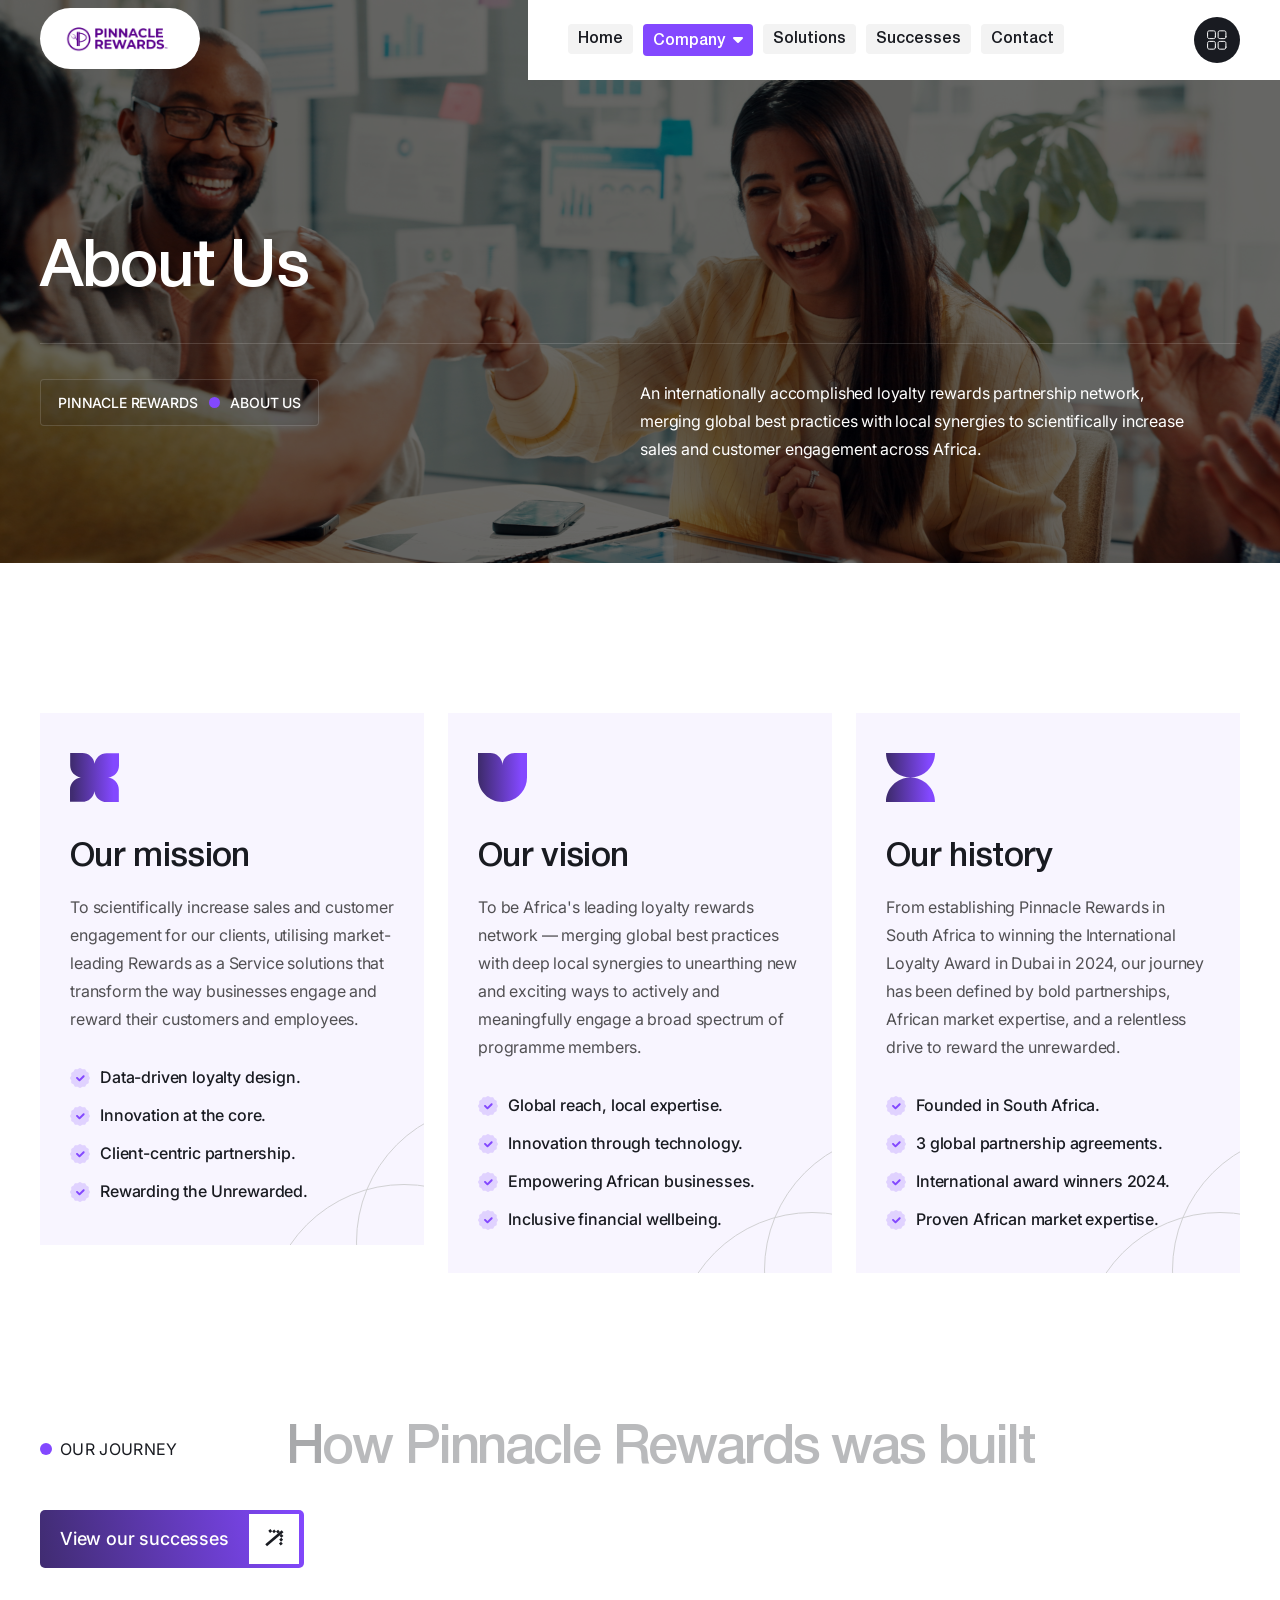
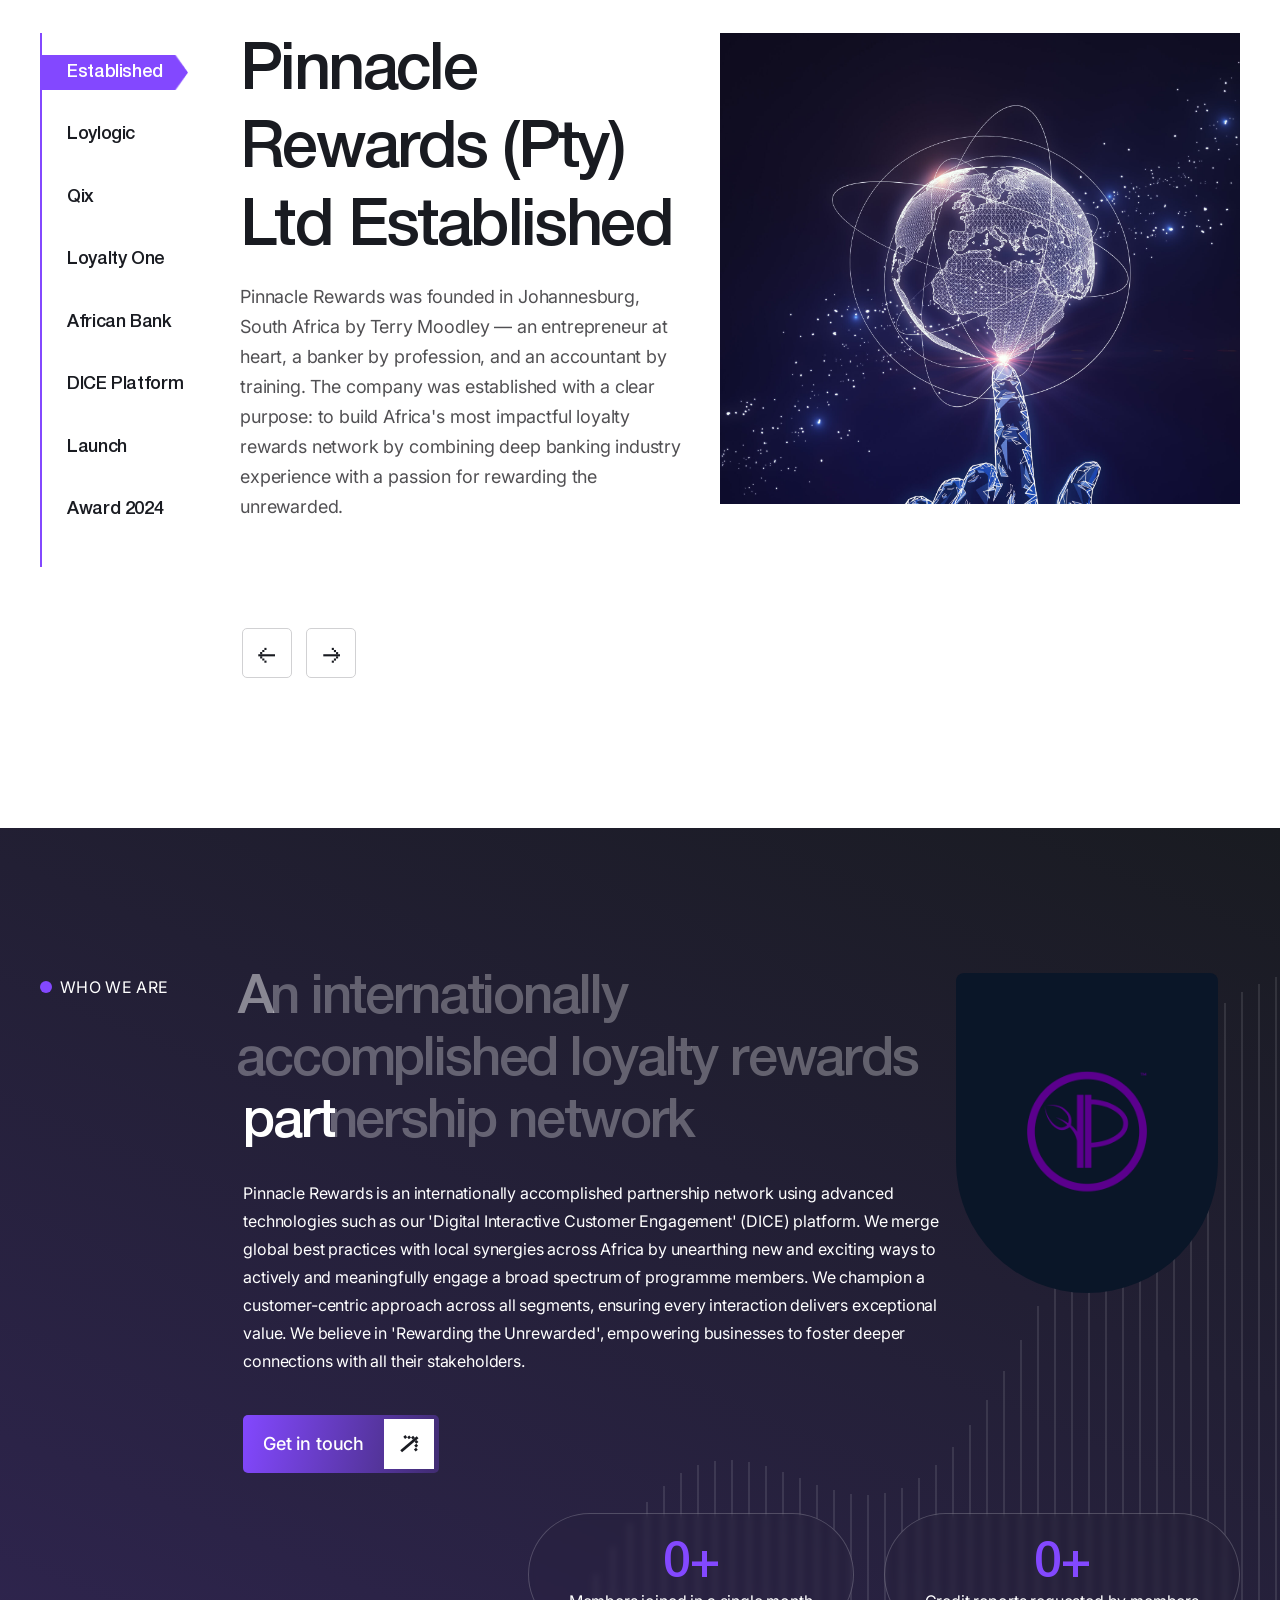
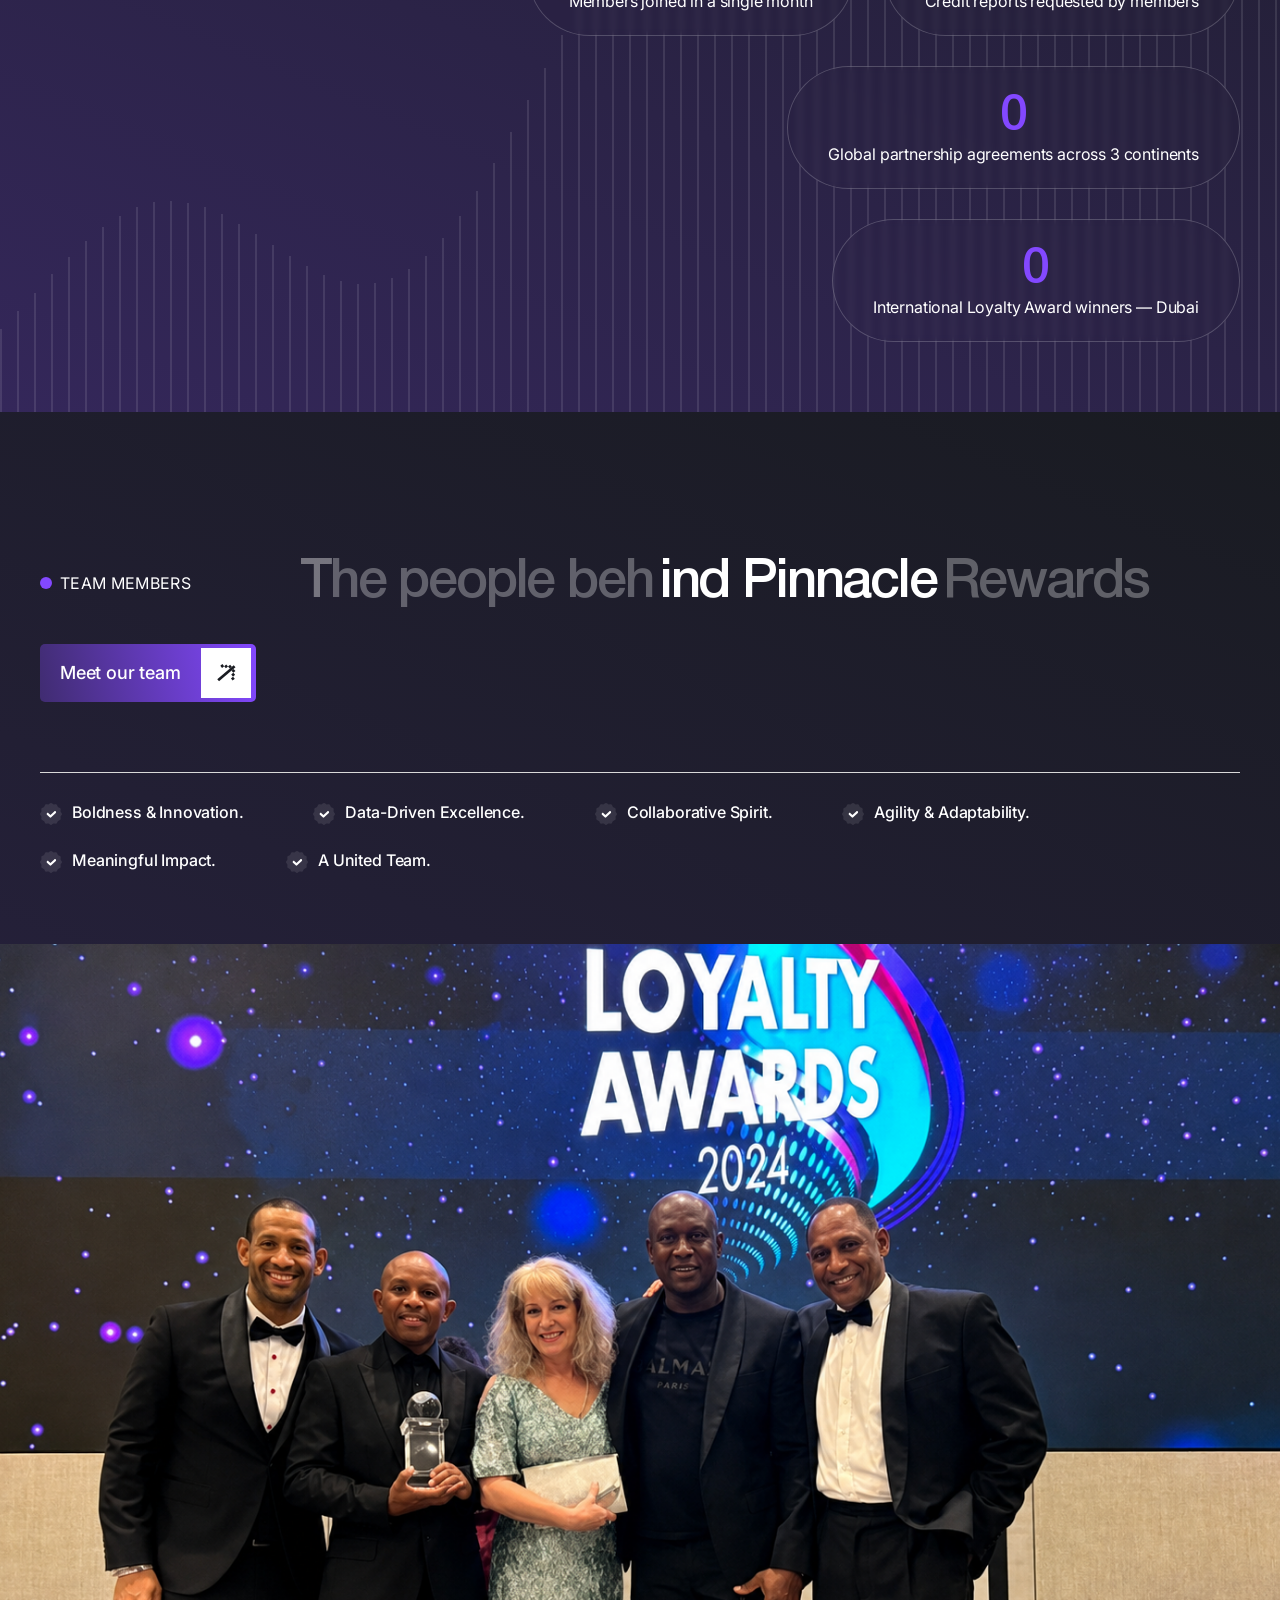
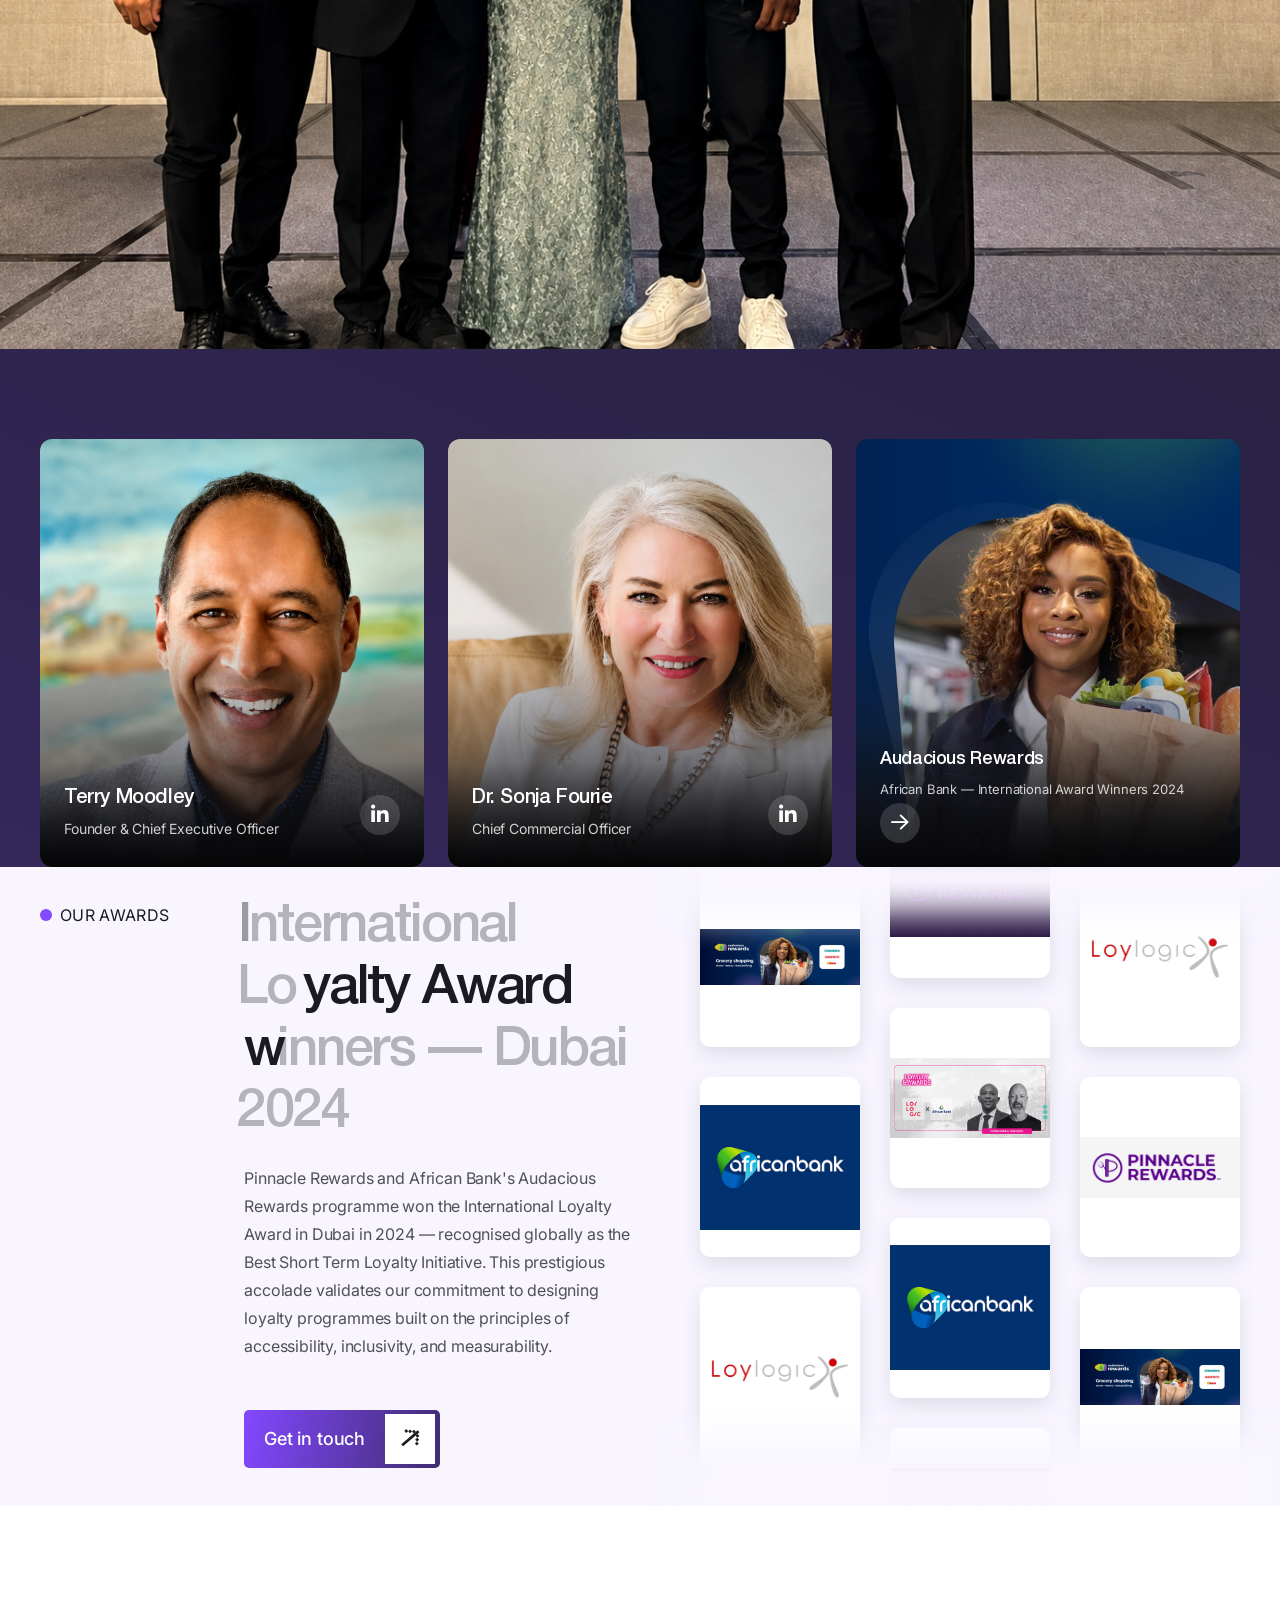
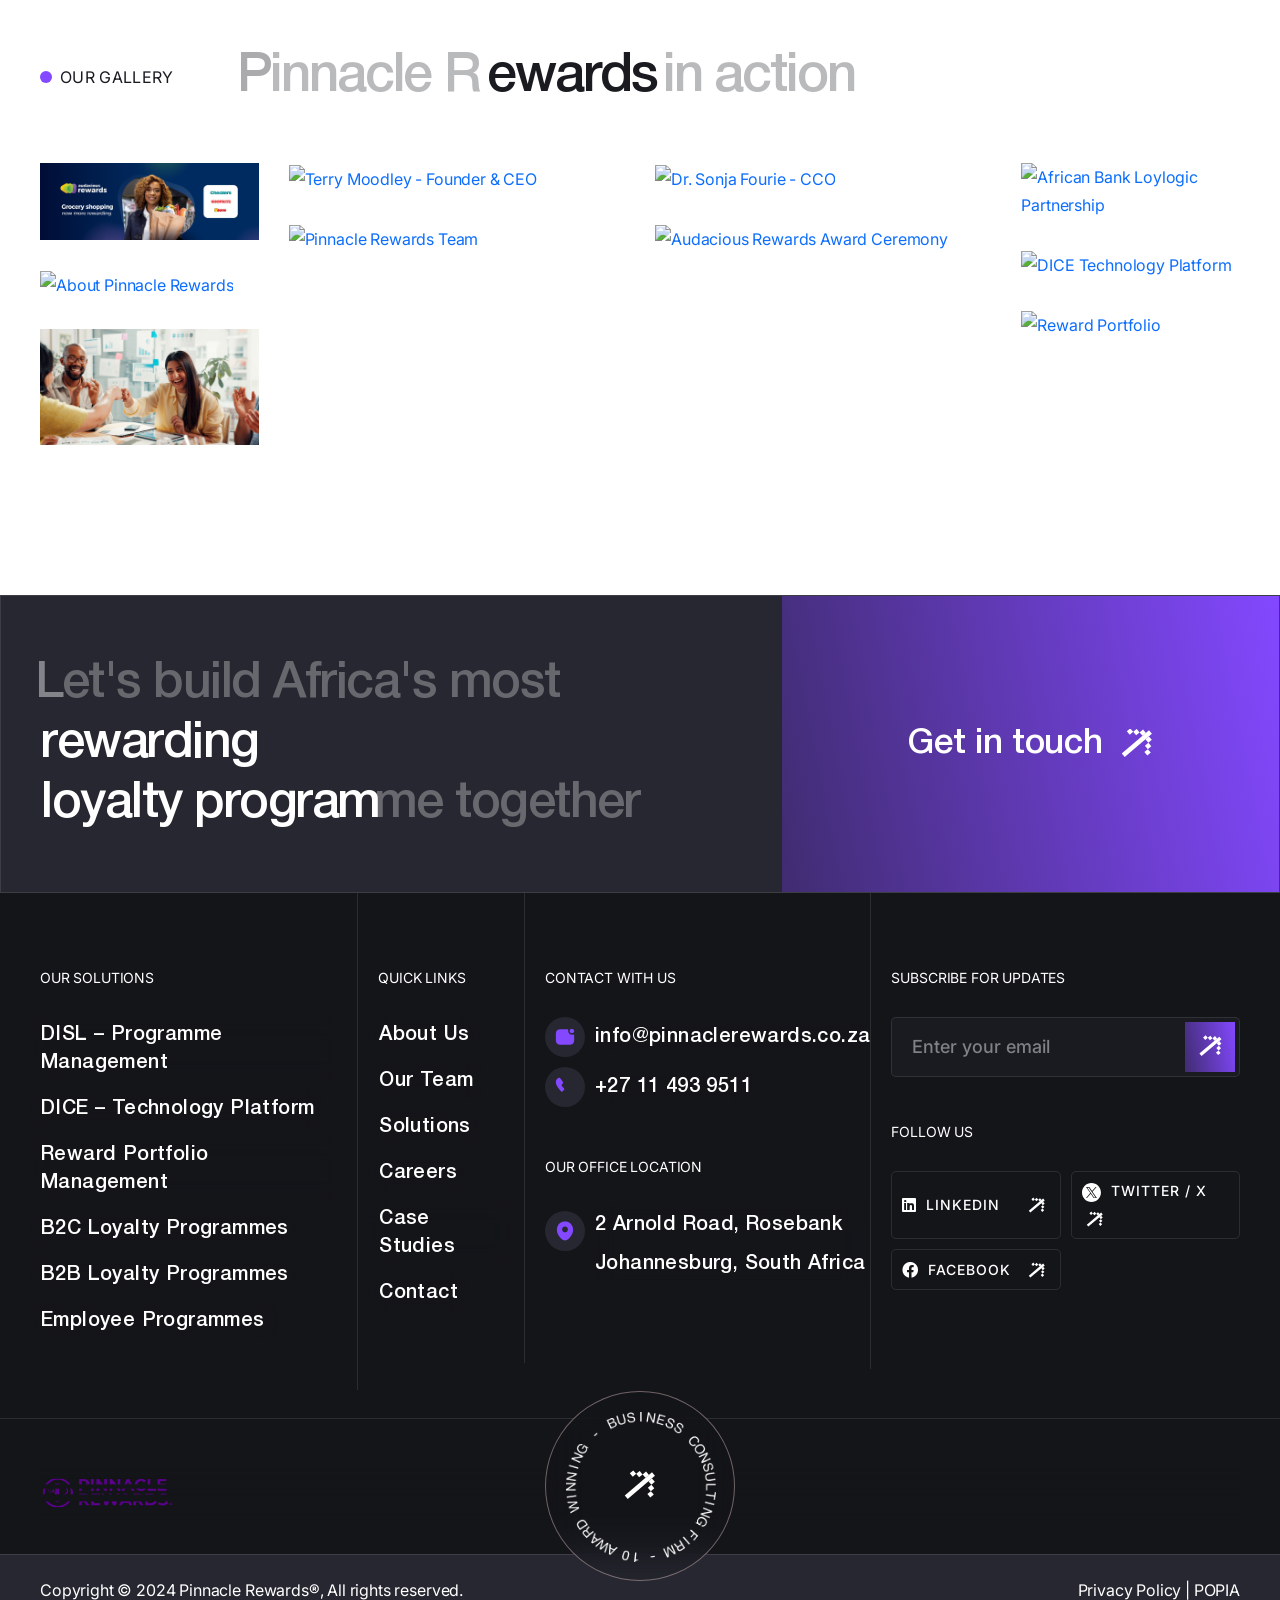
==== commit 8d01f163: "change" ====
--- a/bizox-html-package/Bizox/about.html
+++ b/bizox-html-package/Bizox/about.html
@@ -70,28 +70,20 @@
                                             <li><a href="career.html"><span>Careers</span></a></li>
                                         </ul>
                                     </li>
-                                    <li class="menu-item-has-children">
+                                    <li class="">
                                         <a href="service.html"><span>Solutions</span></a>
-                                        <ul class="submenu">
-                                            <li><a href="service.html"><span>All Solutions</span></a></li>
-                                            <li><a href="service-details.html"><span>DISL – Programme Management</span></a></li>
-                                            <li><a href="service-details.html"><span>DICE – Technology</span></a></li>
-                                            <li><a href="service-details.html"><span>Reward Portfolio</span></a></li>
-                                        </ul>
-                                    </li>
-                                    <li class="menu-item-has-children">
+                                      
+                                    </li>
+                                    <li class="">
                                         <a href="project.html"><span>Successes</span></a>
-                                        <ul class="submenu">
-                                            <li><a href="project.html"><span>Case Studies</span></a></li>
-                                            <li><a href="project-details.html"><span>Audacious Rewards</span></a></li>
-                                        </ul>
-                                    </li>
-                                    <li class="menu-item-has-children">
+                                       
+                                    </li>
+                                    <!--<li class="menu-item-has-children">
                                         <a href="blog.html"><span>Media</span></a>
                                         <ul class="submenu">
                                             <li><a href="blog.html"><span>News & Articles</span></a></li>
                                             <li><a href="blog-details.html"><span>Article Detail</span></a></li>
-                                        </ul>
+                                        </ul>-->
                                     </li>
                                     <li><a href="contact.html"><span data-text="Contact">Contact</span></a></li>
                                 </ul>
@@ -140,29 +132,21 @@
                                             <li><a href="career.html"><span>Careers</span></a></li>
                                         </ul>
                                     </li>
-                                    <li class="menu-item menu-item-has-children">
+                                    <li class="">
                                         <a href="service.html"><span>Solutions</span></a>
-                                        <ul class="sub-menu">
-                                            <li><a href="service.html"><span>All Solutions</span></a></li>
-                                            <li><a href="service-details.html"><span>DISL – Programme Management</span></a></li>
-                                            <li><a href="service-details.html"><span>DICE – Technology</span></a></li>
-                                            <li><a href="service-details.html"><span>Reward Portfolio</span></a></li>
-                                        </ul>
-                                    </li>
-                                    <li class="menu-item menu-item-has-children">
+                                       
+                                    </li>
+                                    <li class="">
                                         <a href="project.html"><span>Successes</span></a>
-                                        <ul class="sub-menu">
-                                            <li><a href="project.html"><span>Case Studies</span></a></li>
-                                            <li><a href="project-details.html"><span>Audacious Rewards</span></a></li>
-                                        </ul>
-                                    </li>
-                                    <li class="menu-item menu-item-has-children">
+                                       
+                                    </li>
+                                    <!--<li class="menu-item menu-item-has-children">
                                         <a href="blog.html"><span>Media</span></a>
                                         <ul class="sub-menu">
                                             <li><a href="blog.html"><span>News & Articles</span></a></li>
-                                            <li><a href="blog-details.html"><span>Article Detail</span></a></li>
+                                            <li><a href="blog.html"><span>Article Detail</span></a></li>
                                         </ul>
-                                    </li>
+                                    </li>-->
                                     <li><a href="contact.html"><span>Contact</span></a></li>
                                 </ul>
                             </nav>
@@ -224,7 +208,7 @@
                     <div class="sidebar-contact-info mb-90">
                         <h4 class="sidebar-heading">Contact Information</h4>
                         <ul class="sidebar-info-list list-unstyled">
-                            <li><span><img src="assets/img/icon/star-icon02.svg" alt="icon"></span>62 Trump Street West, Johannesburg, South Africa</li>
+                            <li><span><img src="assets/img/icon/star-icon02.svg" alt="icon"></span>2 Arnold Rd Rosebank, Johannesburg, South Africa</li>
                             <li><a href="tel:+27114939511"><span><img src="assets/img/icon/star-icon02.svg" alt="icon"></span>+27 11 493 9511</a></li>
                             <li><a href="mailto:info@pinnaclerewards.co.za"><span><img src="assets/img/icon/star-icon02.svg" alt="icon"></span>info@pinnaclerewards.co.za</a></li>
                         </ul>
@@ -252,8 +236,9 @@
     <!-- main area start -->
     <main>
         <!-- breadcrumb start -->
-        <section class="breadcrumb bg_img" data-background="/bizox-html-package/Bizox/assets/pinnacleassets/home7.jpg" data-overlay="dark" data-opacity="5">
-            <div class="container-fluid p-0">
+        <section class="breadcrumb bg_img" data-background="assets/pinnacleassets/home7.jpg" style="position:relative;">
+            <div style="position:absolute;inset:0;background:rgba(0,0,0,0.58);z-index:0;"></div>
+            <div class="container-fluid p-0" style="position:relative;z-index:1;">
                 <div class="breadcrumb__content mlr-70">
                     <h2 class="breadcrumb__title">About Us</h2>
                     <div class="breadcrumb__holder">
